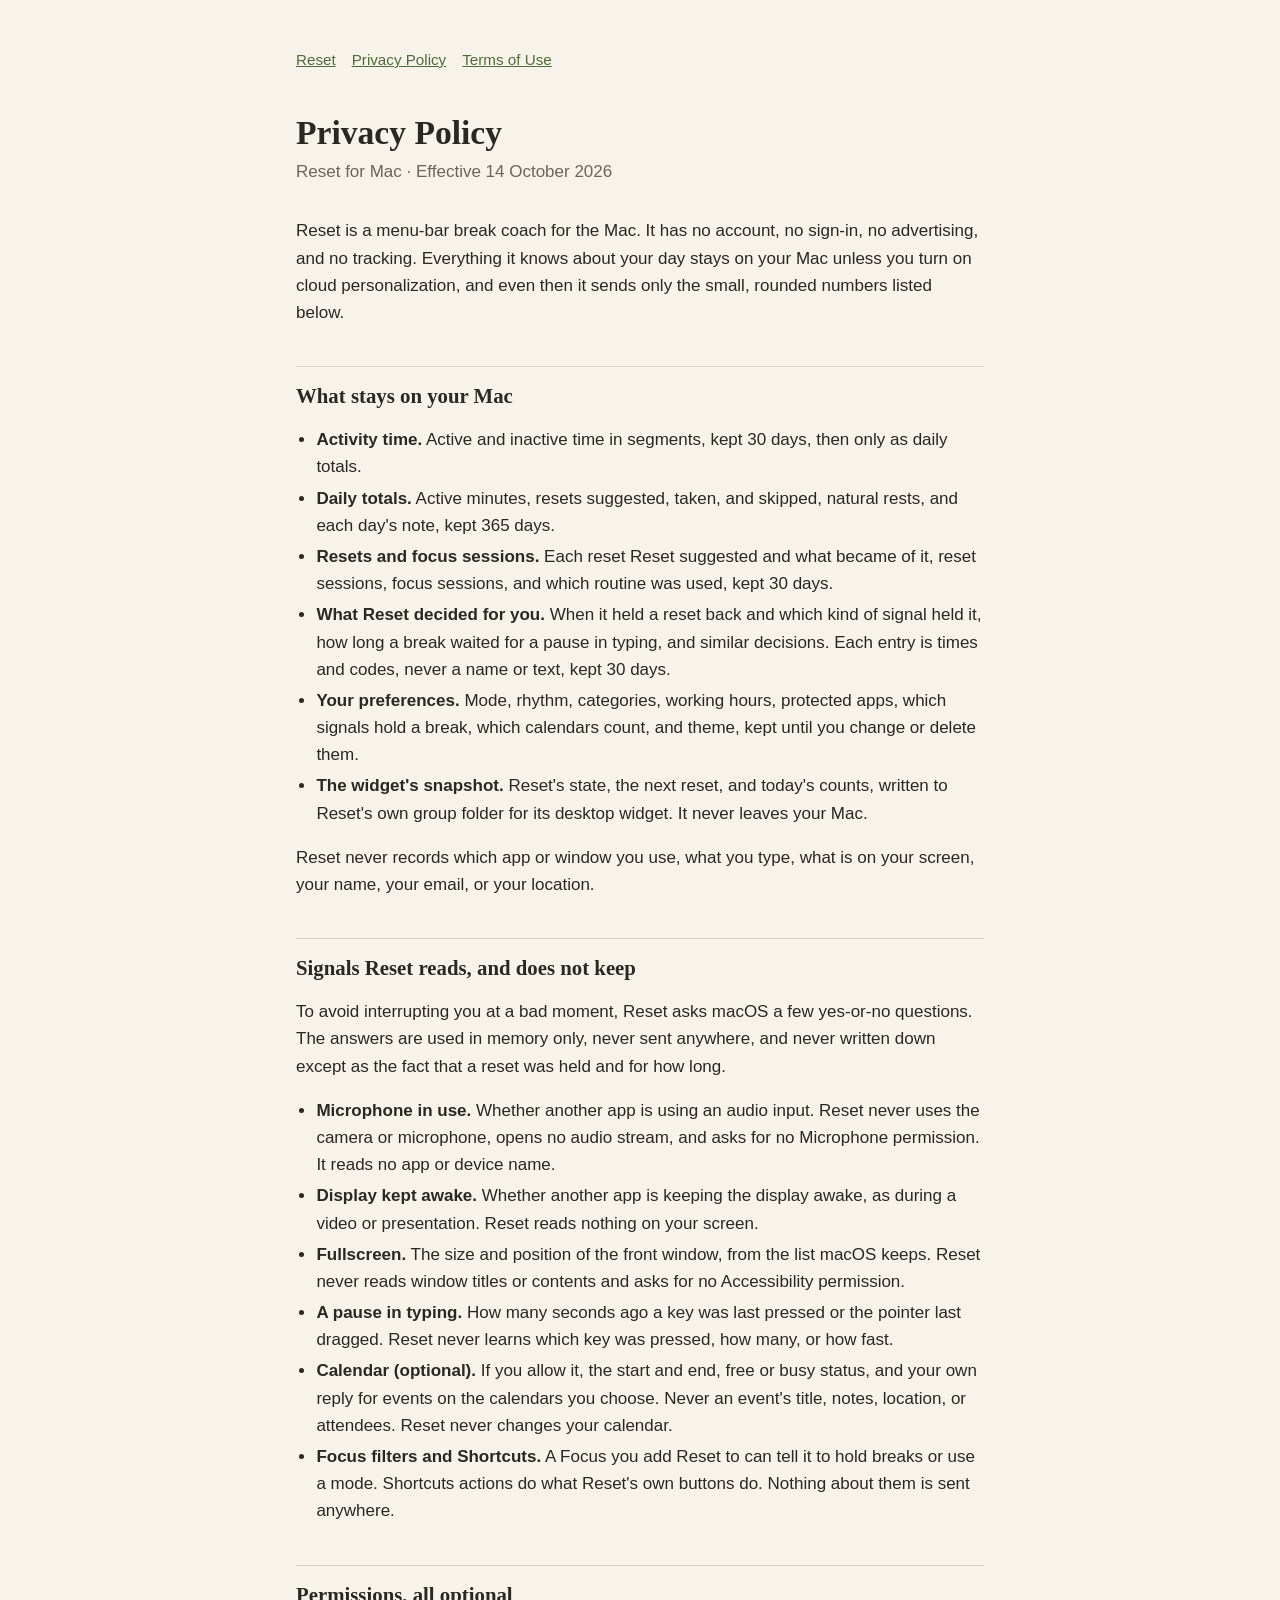
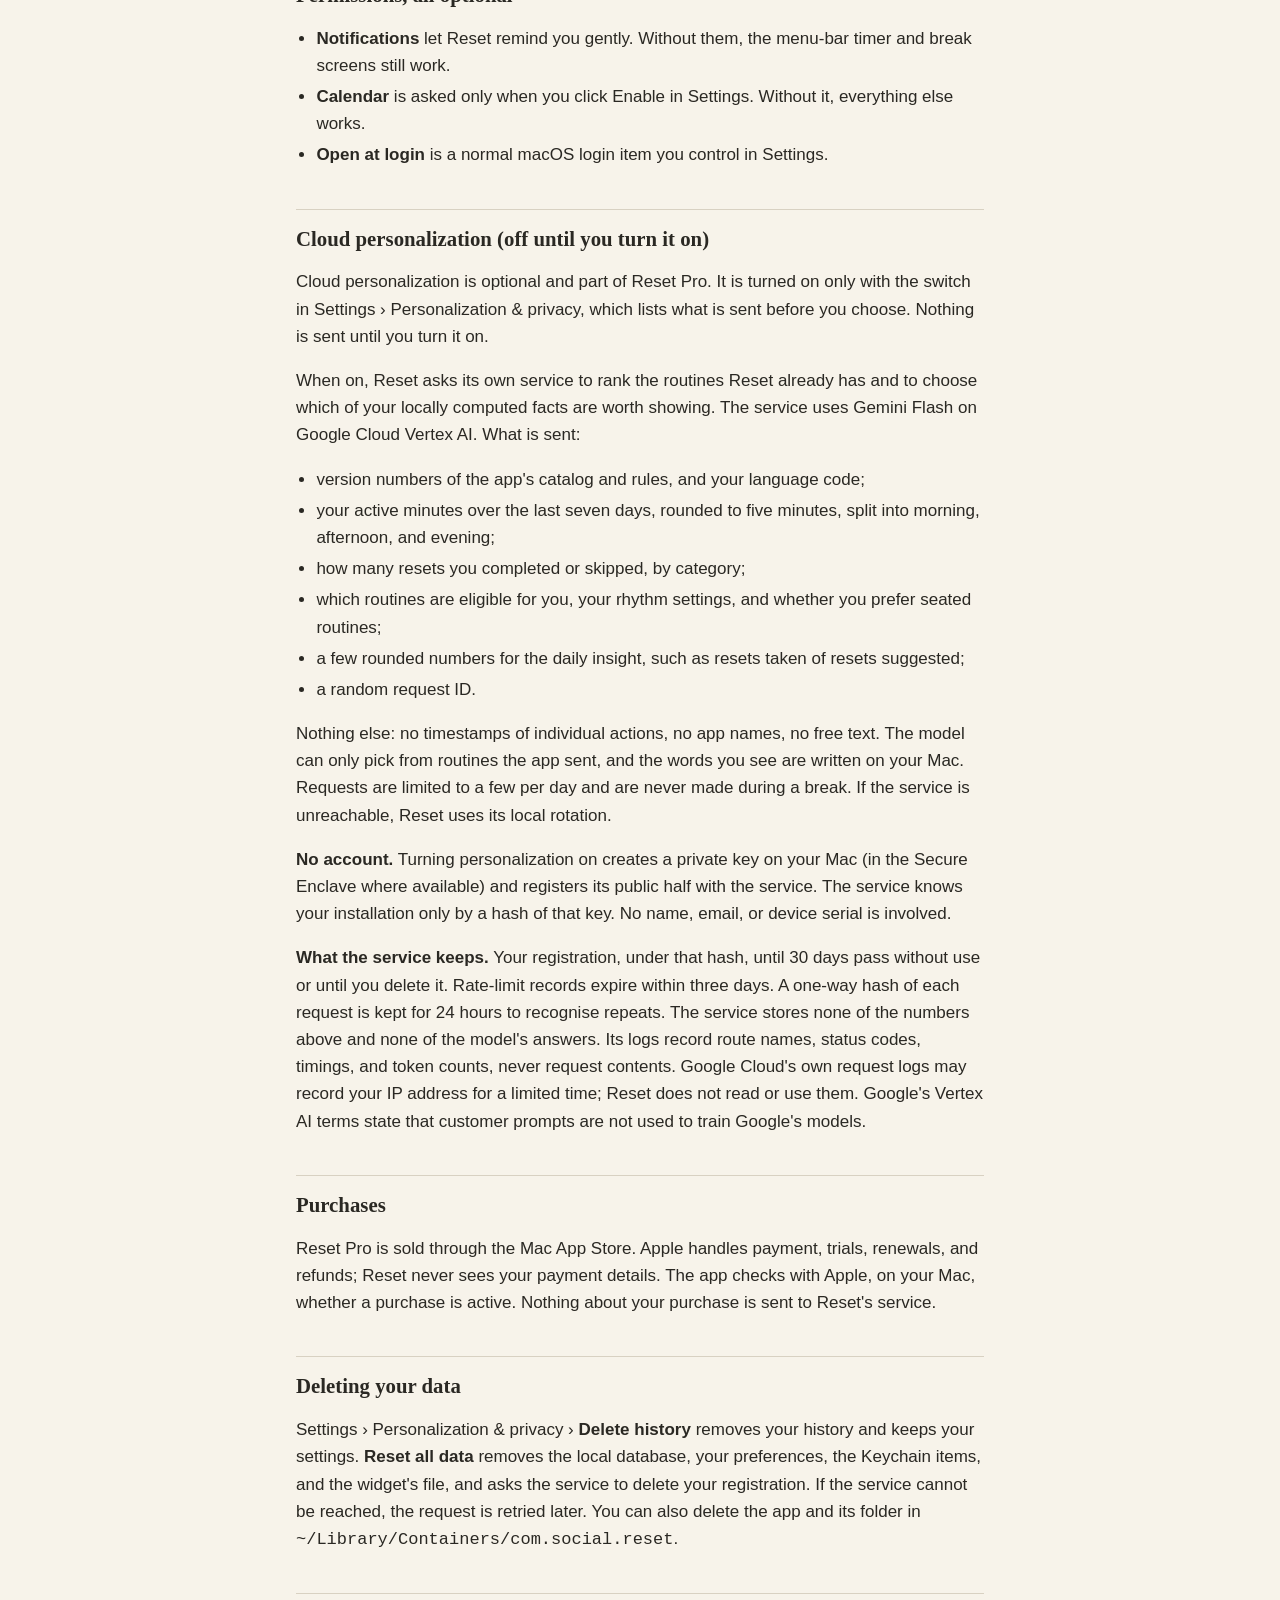
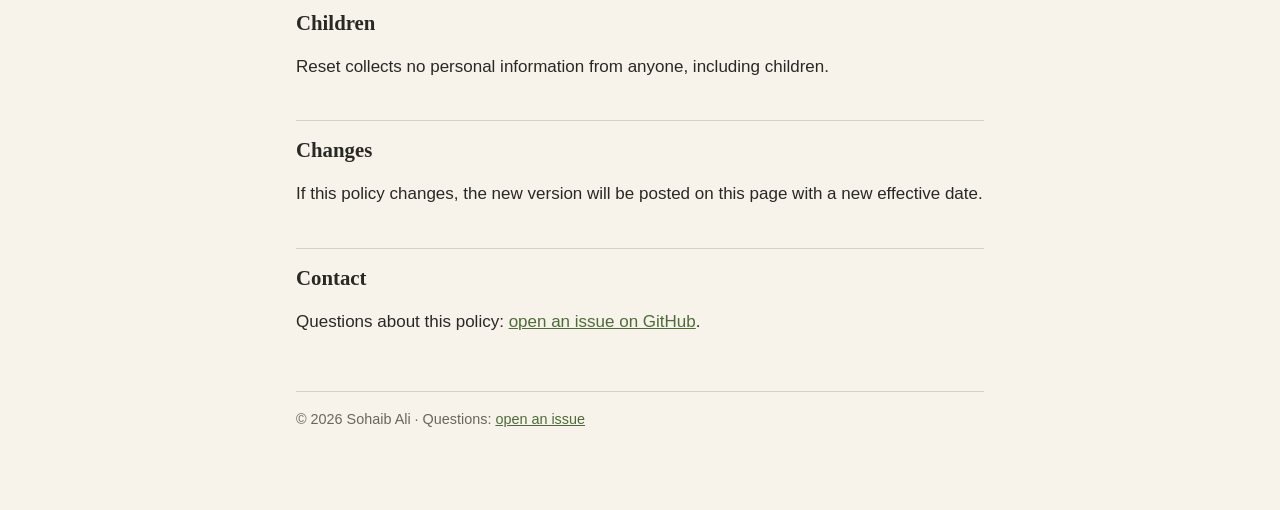
==== privacy.html @ bdb9f6f9 "Add privacy policy" ====
<!doctype html><html lang="en"><head>
<meta charset="utf-8">
<meta name="viewport" content="width=device-width, initial-scale=1">
<style>
:root{--paper:#f7f3ea;--ink:#2a2823;--muted:#6b665c;--rule:#d8d1c2;--moss:#4f6b3a}
@media (prefers-color-scheme:dark){:root{--paper:#1d1c19;--ink:#ece6d8;--muted:#a59f92;--rule:#3a3730;--moss:#9cb784}}
*{box-sizing:border-box}
body{margin:0;background:var(--paper);color:var(--ink);font:17px/1.6 -apple-system,BlinkMacSystemFont,"Helvetica Neue",Arial,sans-serif}
main{max-width:720px;margin:0 auto;padding:48px 16px 80px}
h1,h2{font-family:"New York",ui-serif,Georgia,serif;font-weight:600;line-height:1.25}
h1{font-size:2.1rem;margin:0 0 4px}
h2{font-size:1.3rem;margin:40px 0 8px;padding-top:16px;border-top:1px solid var(--rule)}
a{color:var(--moss)}
.meta{color:var(--muted);margin:0 0 32px}
nav{font-size:.95rem;margin-bottom:40px}
nav a{margin-right:16px}
ul{padding-left:1.2em}
li{margin:4px 0}
footer{margin-top:56px;padding-top:16px;border-top:1px solid var(--rule);color:var(--muted);font-size:.9rem}
</style>
<title>Reset Privacy Policy</title></head><body><main>
<nav><a href="./">Reset</a><a href="privacy.html">Privacy Policy</a><a href="terms.html">Terms of Use</a></nav>
<h1>Privacy Policy</h1>
<p class="meta">Reset for Mac · Effective 14 October 2026</p>

<p>Reset is a menu-bar break coach for the Mac. It has no account, no sign-in, no advertising, and no tracking. Everything it knows about your day stays on your Mac unless you turn on cloud personalization, and even then it sends only the small, rounded numbers listed below.</p>

<h2>What stays on your Mac</h2>
<ul>
<li><strong>Activity time.</strong> Active and inactive time in segments, kept 30 days, then only as daily totals.</li>
<li><strong>Daily totals.</strong> Active minutes, resets suggested, taken, and skipped, natural rests, and each day's note, kept 365 days.</li>
<li><strong>Resets and focus sessions.</strong> Each reset Reset suggested and what became of it, reset sessions, focus sessions, and which routine was used, kept 30 days.</li>
<li><strong>What Reset decided for you.</strong> When it held a reset back and which kind of signal held it, how long a break waited for a pause in typing, and similar decisions. Each entry is times and codes, never a name or text, kept 30 days.</li>
<li><strong>Your preferences.</strong> Mode, rhythm, categories, working hours, protected apps, which signals hold a break, which calendars count, and theme, kept until you change or delete them.</li>
<li><strong>The widget's snapshot.</strong> Reset's state, the next reset, and today's counts, written to Reset's own group folder for its desktop widget. It never leaves your Mac.</li>
</ul>
<p>Reset never records which app or window you use, what you type, what is on your screen, your name, your email, or your location.</p>

<h2>Signals Reset reads, and does not keep</h2>
<p>To avoid interrupting you at a bad moment, Reset asks macOS a few yes-or-no questions. The answers are used in memory only, never sent anywhere, and never written down except as the fact that a reset was held and for how long.</p>
<ul>
<li><strong>Microphone in use.</strong> Whether another app is using an audio input. Reset never uses the camera or microphone, opens no audio stream, and asks for no Microphone permission. It reads no app or device name.</li>
<li><strong>Display kept awake.</strong> Whether another app is keeping the display awake, as during a video or presentation. Reset reads nothing on your screen.</li>
<li><strong>Fullscreen.</strong> The size and position of the front window, from the list macOS keeps. Reset never reads window titles or contents and asks for no Accessibility permission.</li>
<li><strong>A pause in typing.</strong> How many seconds ago a key was last pressed or the pointer last dragged. Reset never learns which key was pressed, how many, or how fast.</li>
<li><strong>Calendar (optional).</strong> If you allow it, the start and end, free or busy status, and your own reply for events on the calendars you choose. Never an event's title, notes, location, or attendees. Reset never changes your calendar.</li>
<li><strong>Focus filters and Shortcuts.</strong> A Focus you add Reset to can tell it to hold breaks or use a mode. Shortcuts actions do what Reset's own buttons do. Nothing about them is sent anywhere.</li>
</ul>

<h2>Permissions, all optional</h2>
<ul>
<li><strong>Notifications</strong> let Reset remind you gently. Without them, the menu-bar timer and break screens still work.</li>
<li><strong>Calendar</strong> is asked only when you click Enable in Settings. Without it, everything else works.</li>
<li><strong>Open at login</strong> is a normal macOS login item you control in Settings.</li>
</ul>

<h2>Cloud personalization (off until you turn it on)</h2>
<p>Cloud personalization is optional and part of Reset Pro. It is turned on only with the switch in Settings › Personalization &amp; privacy, which lists what is sent before you choose. Nothing is sent until you turn it on.</p>
<p>When on, Reset asks its own service to rank the routines Reset already has and to choose which of your locally computed facts are worth showing. The service uses Gemini Flash on Google Cloud Vertex AI. What is sent:</p>
<ul>
<li>version numbers of the app's catalog and rules, and your language code;</li>
<li>your active minutes over the last seven days, rounded to five minutes, split into morning, afternoon, and evening;</li>
<li>how many resets you completed or skipped, by category;</li>
<li>which routines are eligible for you, your rhythm settings, and whether you prefer seated routines;</li>
<li>a few rounded numbers for the daily insight, such as resets taken of resets suggested;</li>
<li>a random request ID.</li>
</ul>
<p>Nothing else: no timestamps of individual actions, no app names, no free text. The model can only pick from routines the app sent, and the words you see are written on your Mac. Requests are limited to a few per day and are never made during a break. If the service is unreachable, Reset uses its local rotation.</p>
<p><strong>No account.</strong> Turning personalization on creates a private key on your Mac (in the Secure Enclave where available) and registers its public half with the service. The service knows your installation only by a hash of that key. No name, email, or device serial is involved.</p>
<p><strong>What the service keeps.</strong> Your registration, under that hash, until 30 days pass without use or until you delete it. Rate-limit records expire within three days. A one-way hash of each request is kept for 24 hours to recognise repeats. The service stores none of the numbers above and none of the model's answers. Its logs record route names, status codes, timings, and token counts, never request contents. Google Cloud's own request logs may record your IP address for a limited time; Reset does not read or use them. Google's Vertex AI terms state that customer prompts are not used to train Google's models.</p>

<h2>Purchases</h2>
<p>Reset Pro is sold through the Mac App Store. Apple handles payment, trials, renewals, and refunds; Reset never sees your payment details. The app checks with Apple, on your Mac, whether a purchase is active. Nothing about your purchase is sent to Reset's service.</p>

<h2>Deleting your data</h2>
<p>Settings › Personalization &amp; privacy › <strong>Delete history</strong> removes your history and keeps your settings. <strong>Reset all data</strong> removes the local database, your preferences, the Keychain items, and the widget's file, and asks the service to delete your registration. If the service cannot be reached, the request is retried later. You can also delete the app and its folder in <code>~/Library/Containers/com.social.reset</code>.</p>

<h2>Children</h2>
<p>Reset collects no personal information from anyone, including children.</p>

<h2>Changes</h2>
<p>If this policy changes, the new version will be posted on this page with a new effective date.</p>

<h2>Contact</h2>
<p>Questions about this policy: <a href="https://github.com/sohaibiii/reset-timer-mac-links/issues">open an issue on GitHub</a>.</p>
<footer>© 2026 Sohaib Ali · Questions: <a href="https://github.com/sohaibiii/reset-timer-mac-links/issues">open an issue</a></footer></main></body></html>
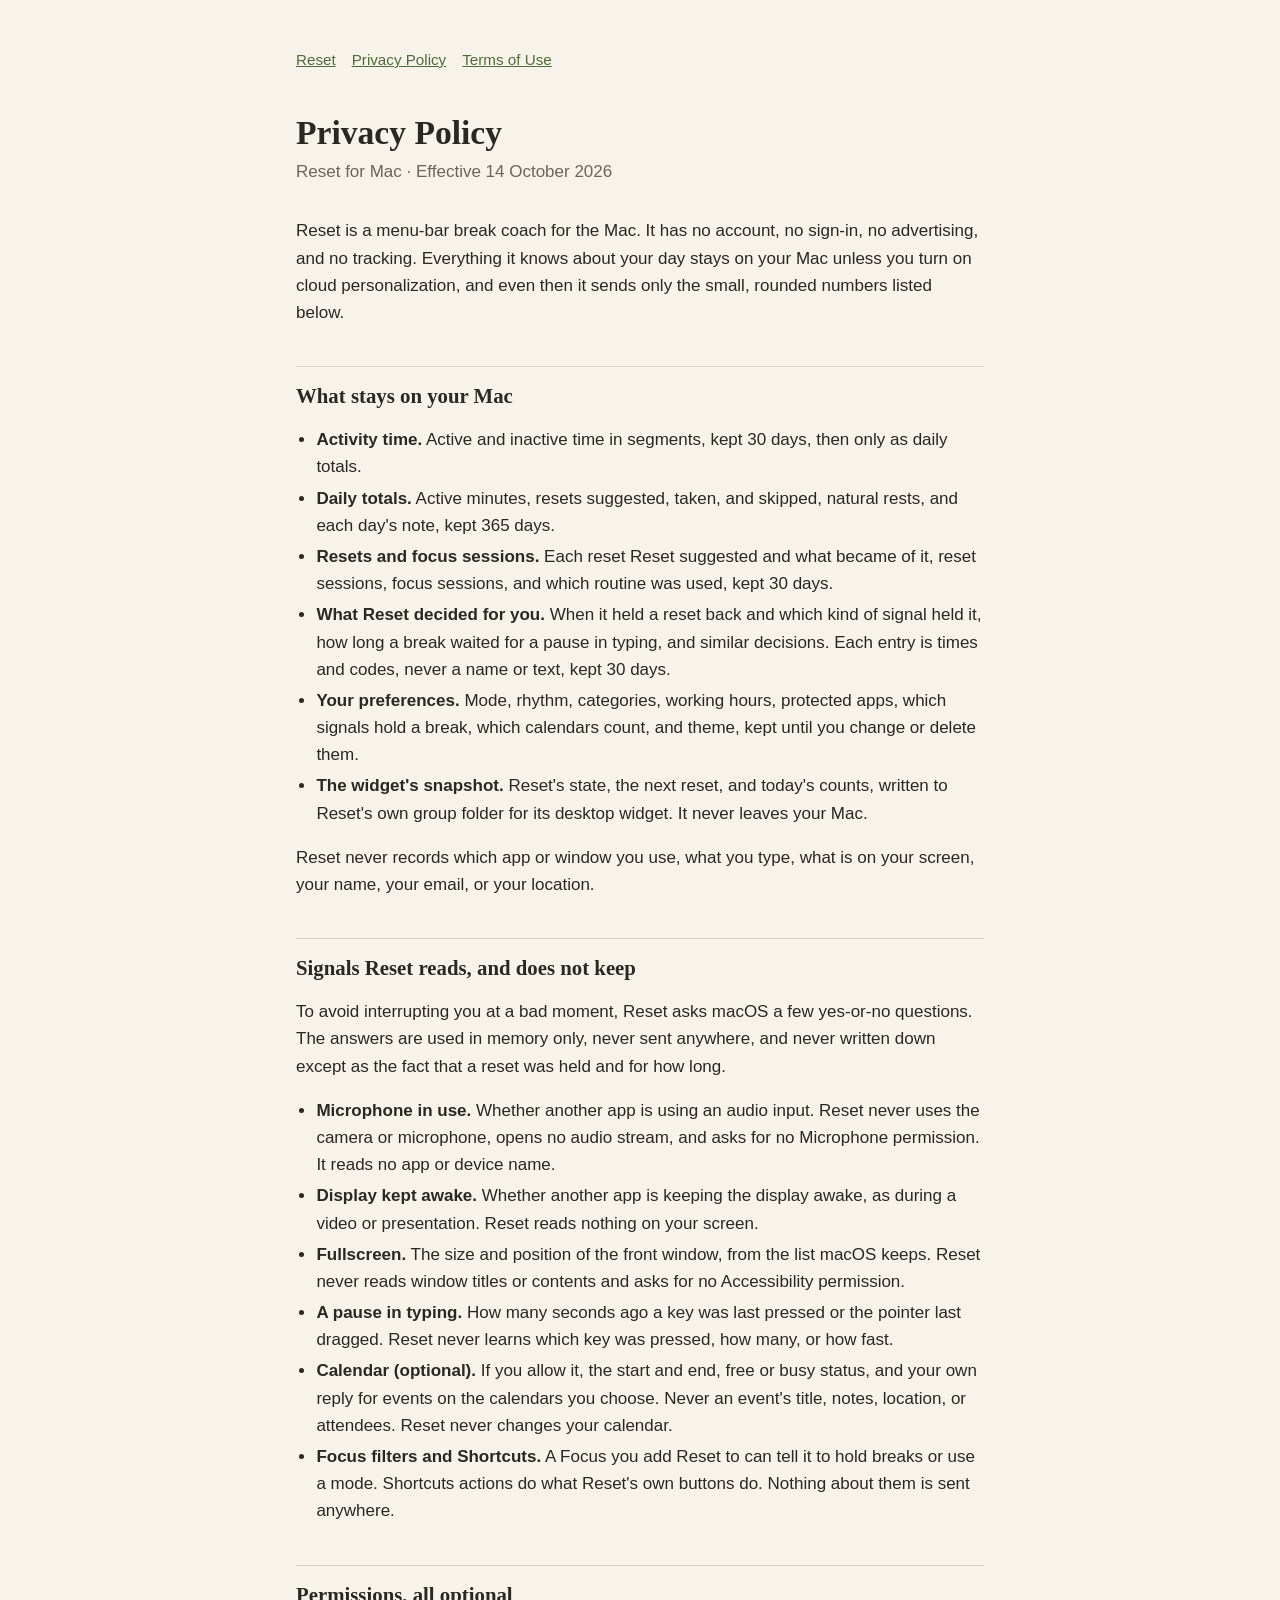
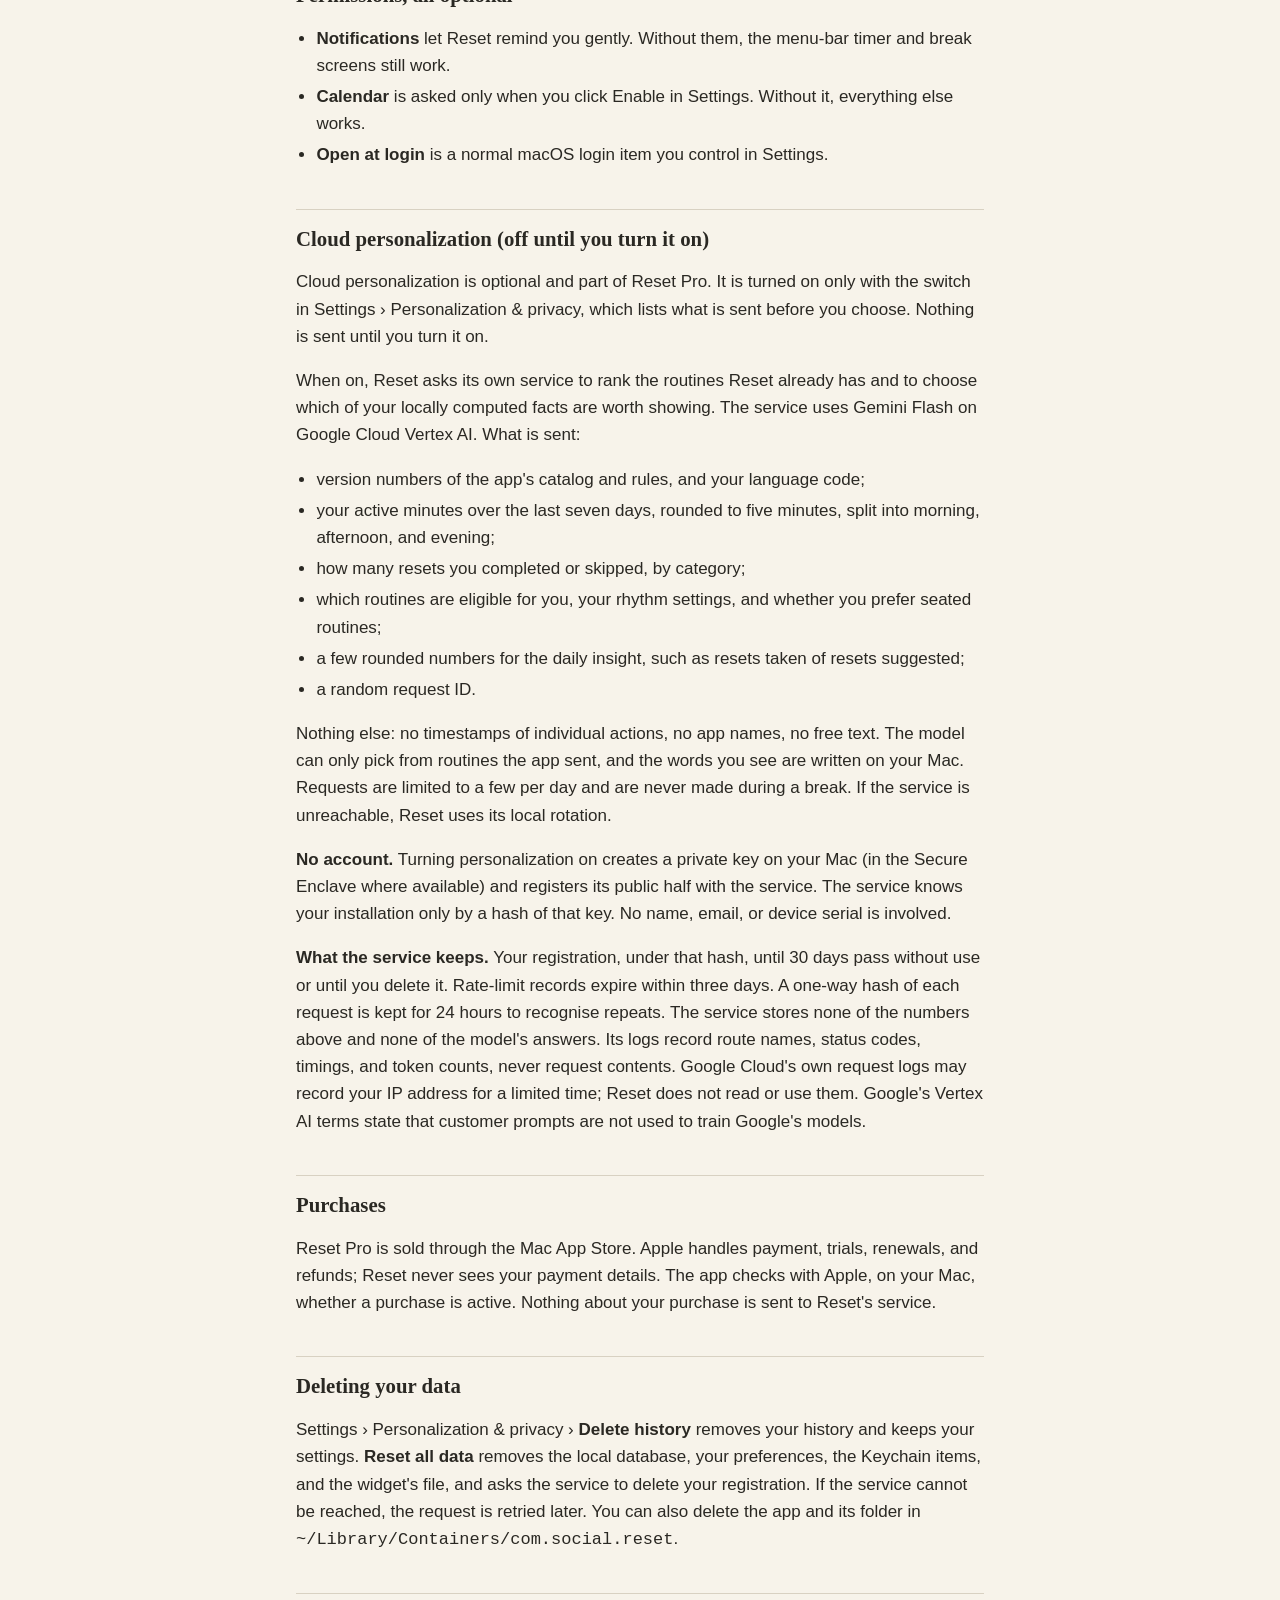
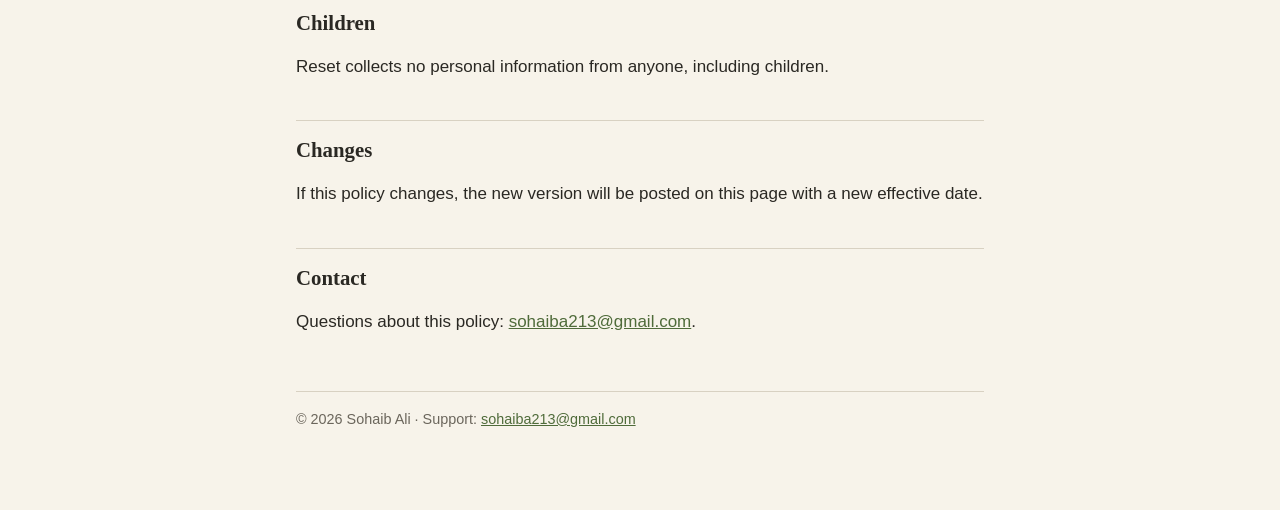
==== commit 8feeea1f: "Update contact information and support links" ====
--- a/privacy.html
+++ b/privacy.html
@@ -82,5 +82,5 @@
 <p>If this policy changes, the new version will be posted on this page with a new effective date.</p>
 
 <h2>Contact</h2>
-<p>Questions about this policy: <a href="https://github.com/sohaibiii/reset-timer-mac-links/issues">open an issue on GitHub</a>.</p>
-<footer>© 2026 Sohaib Ali · Questions: <a href="https://github.com/sohaibiii/reset-timer-mac-links/issues">open an issue</a></footer></main></body></html>
+<p>Questions about this policy: <a href="mailto:sohaiba213@gmail.com">sohaiba213@gmail.com</a>.</p>
+<footer>© 2026 Sohaib Ali · Support: <a href="mailto:sohaiba213@gmail.com">sohaiba213@gmail.com</a></footer></main></body></html>
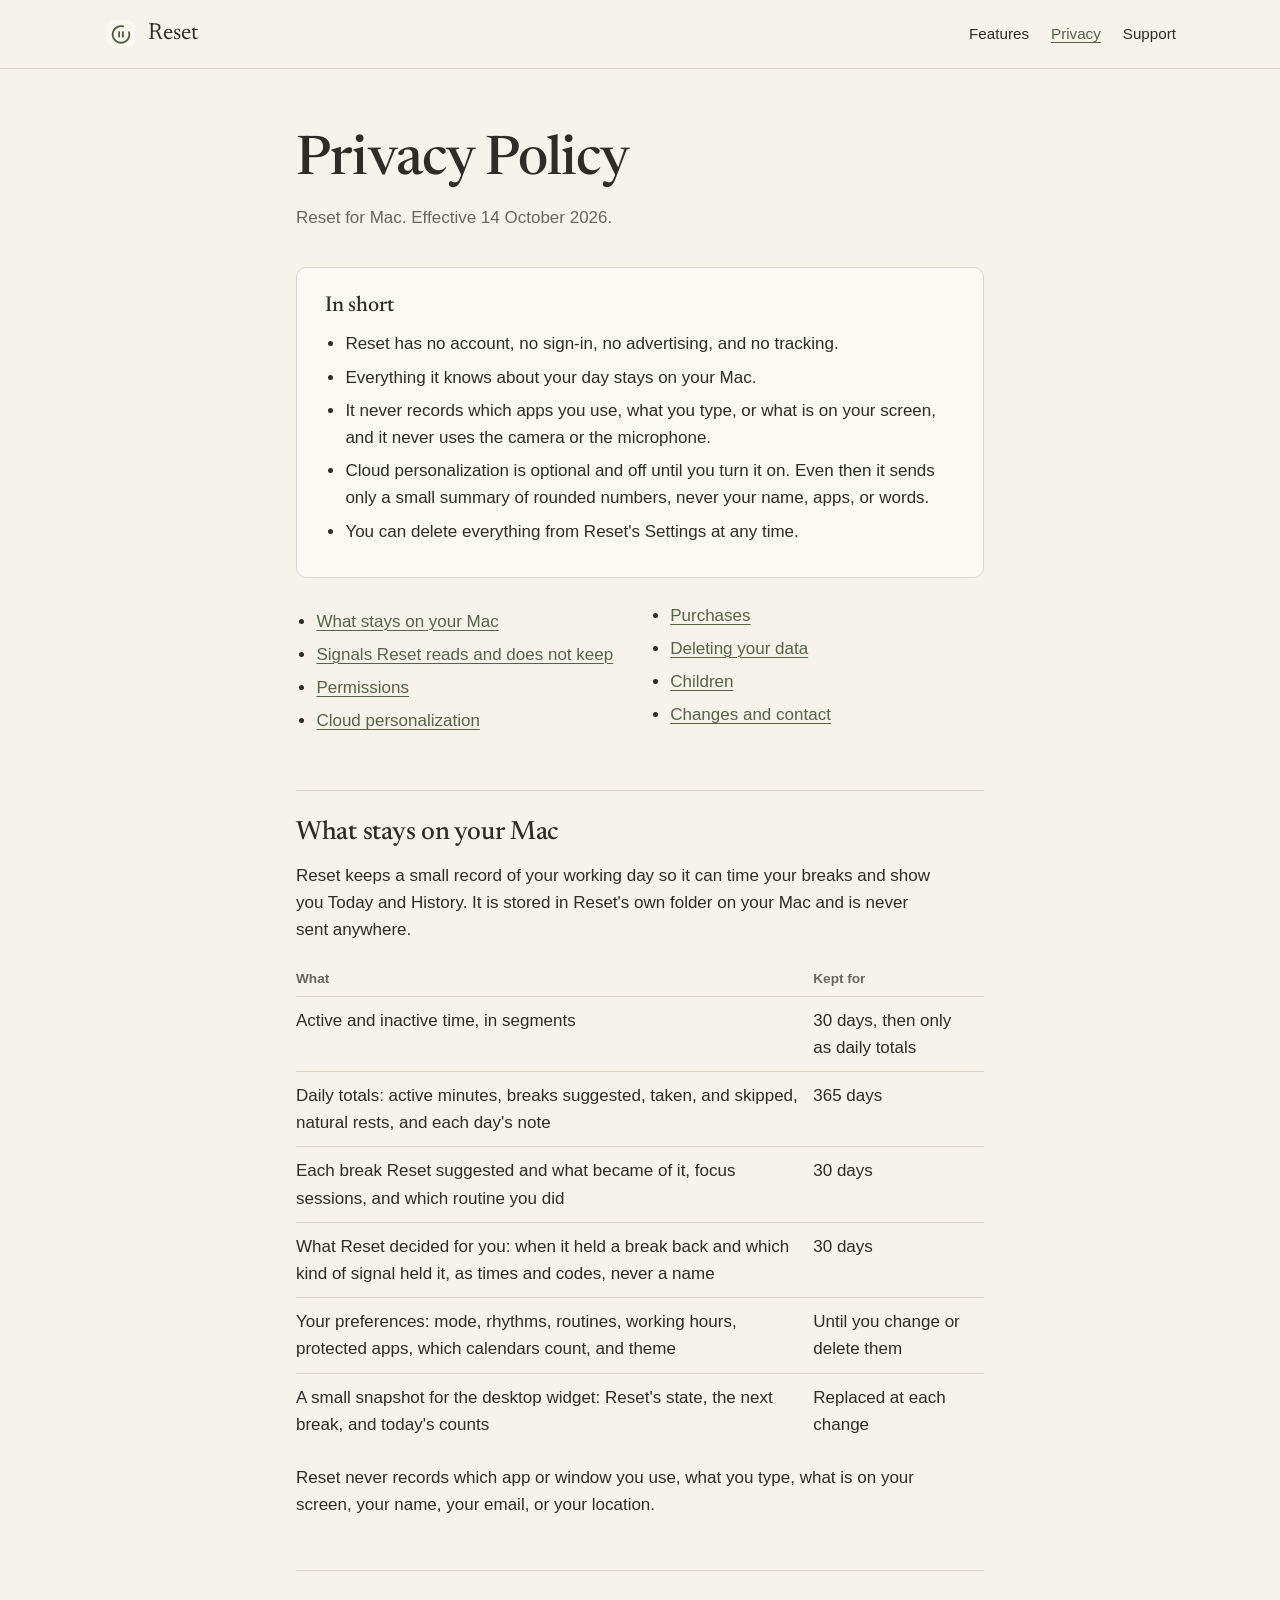
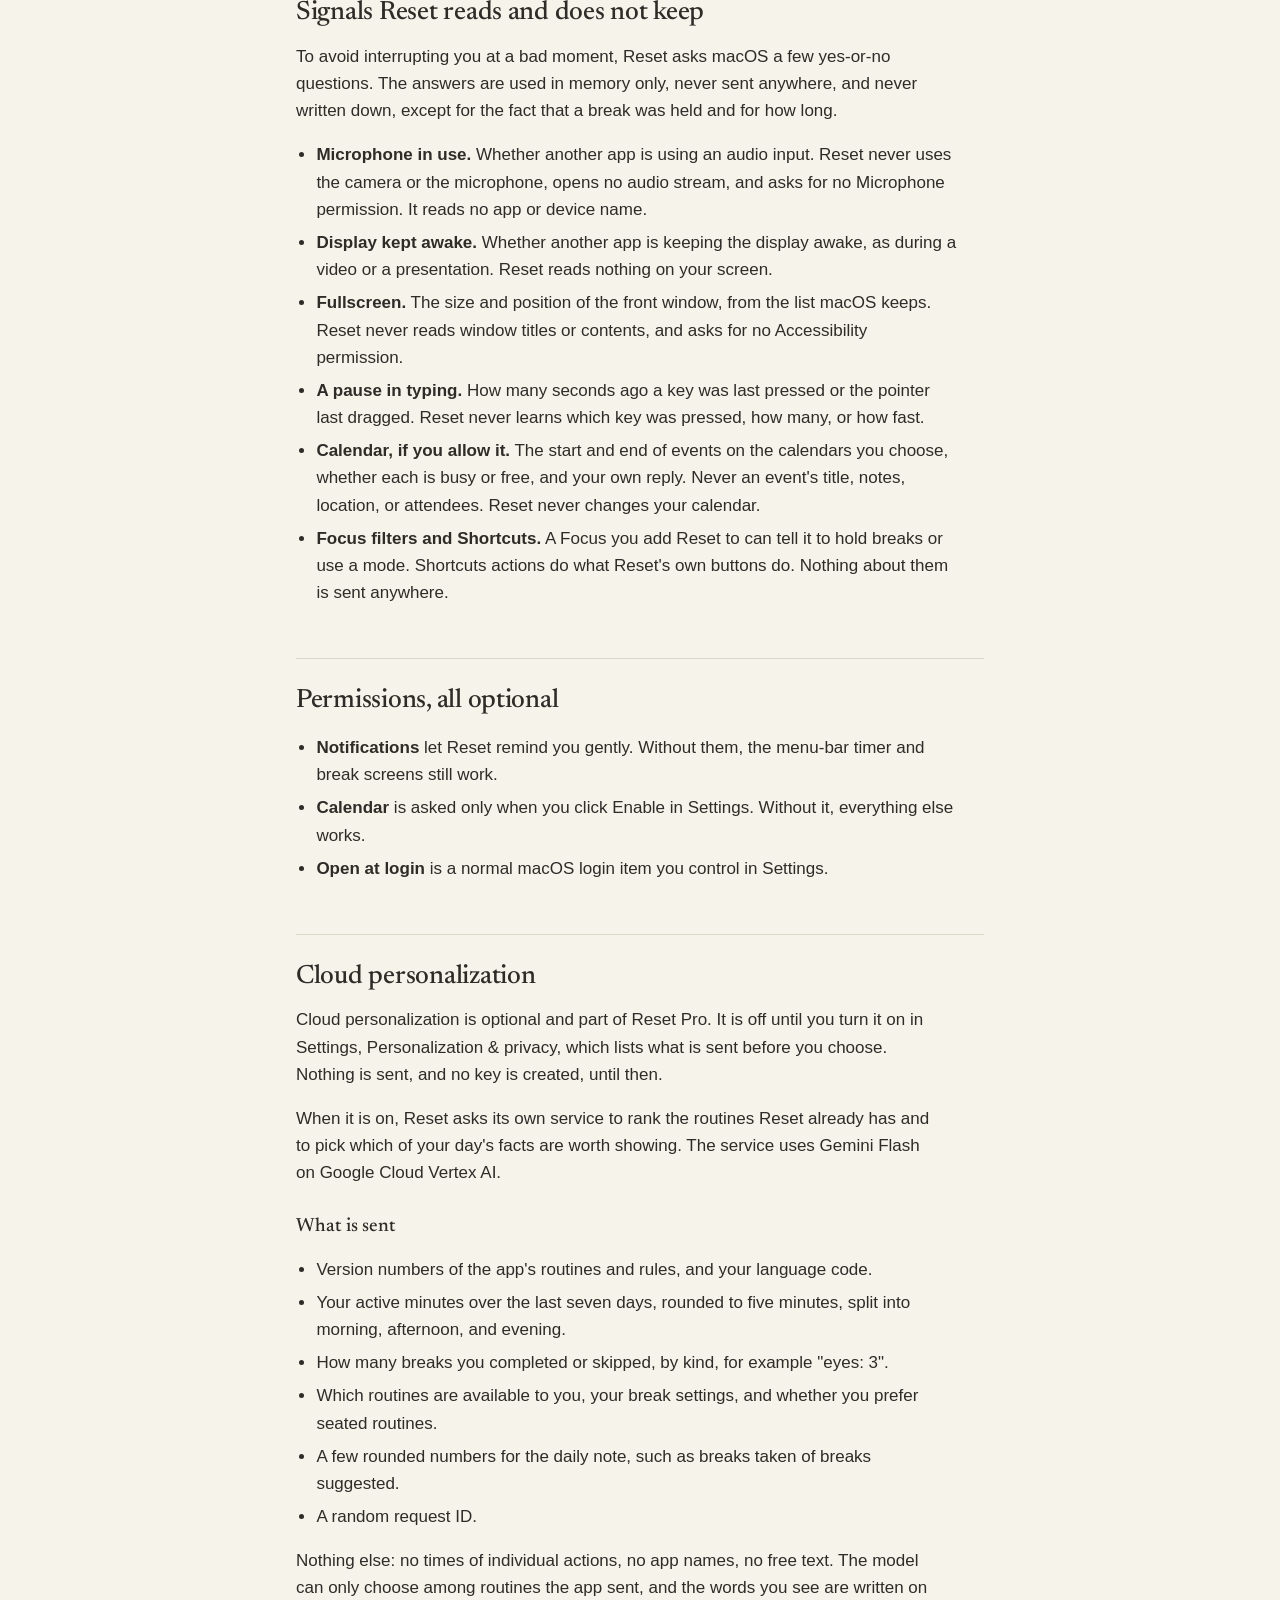
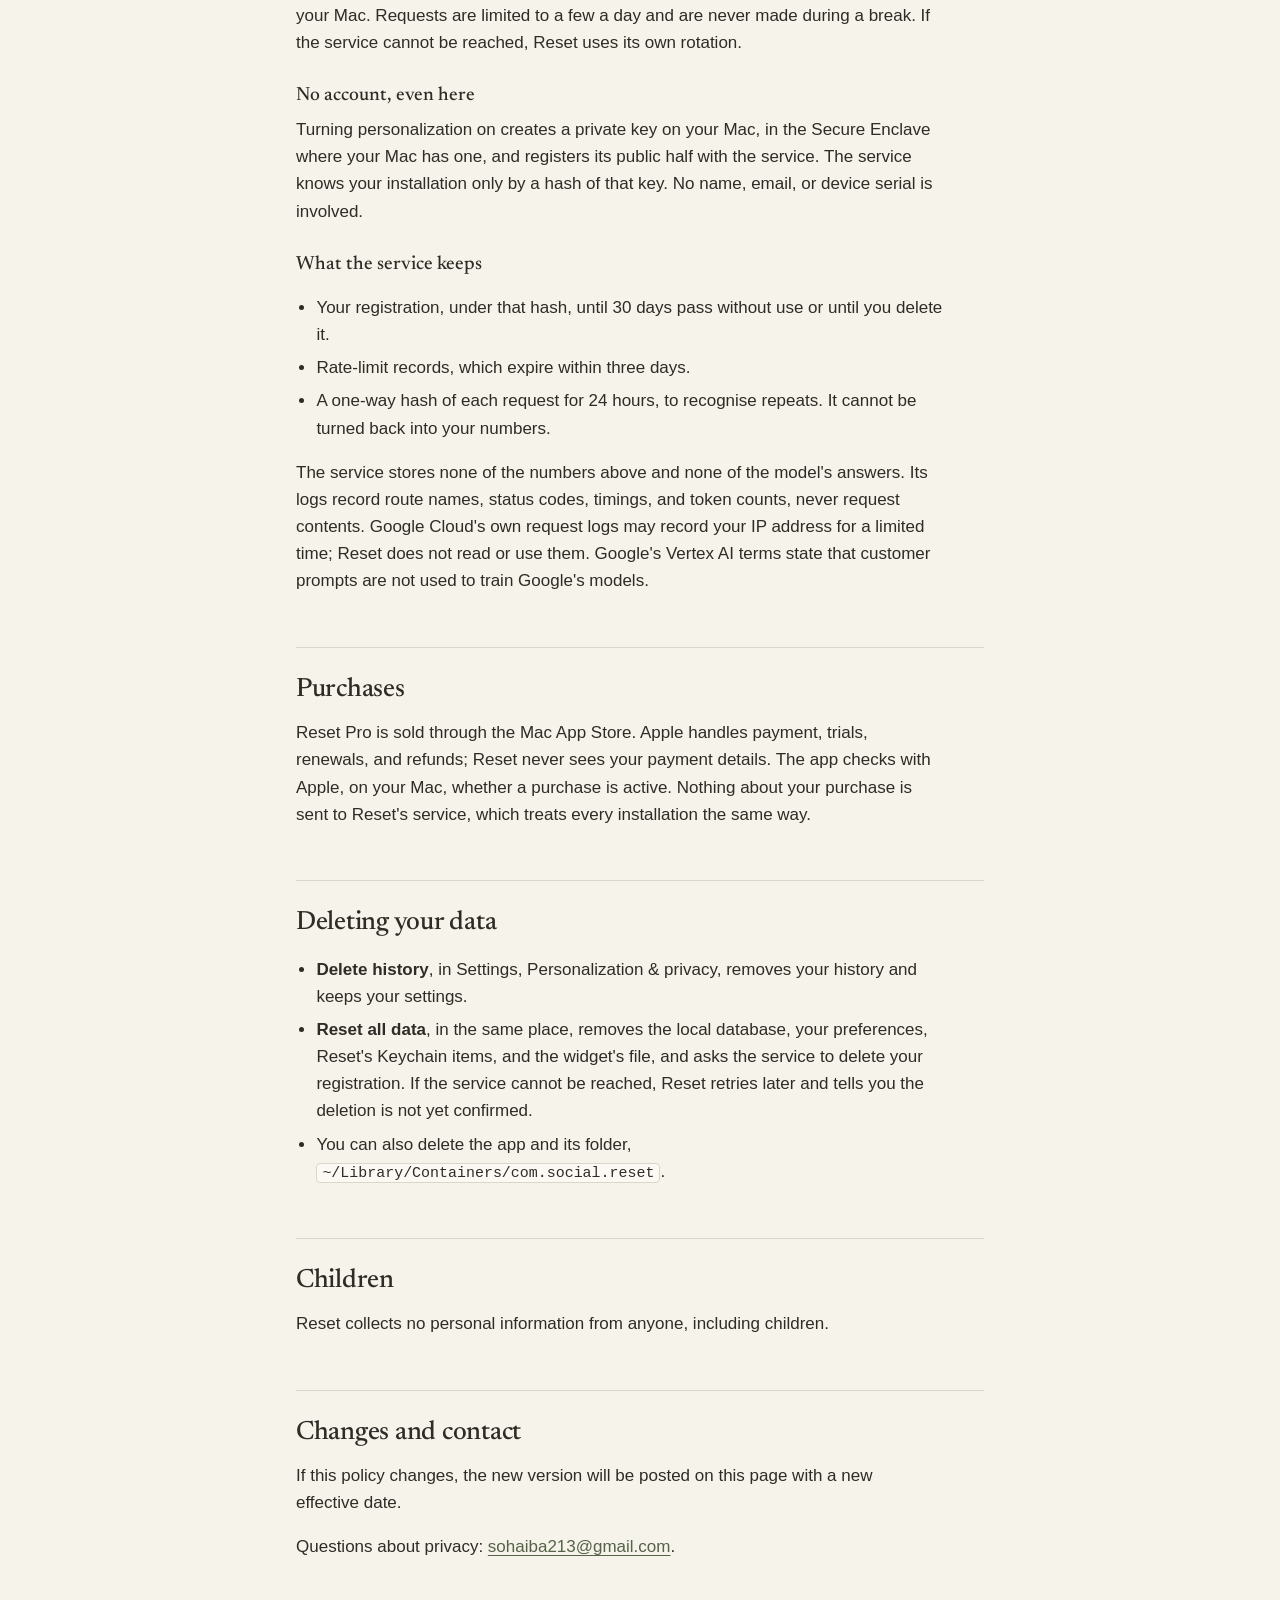
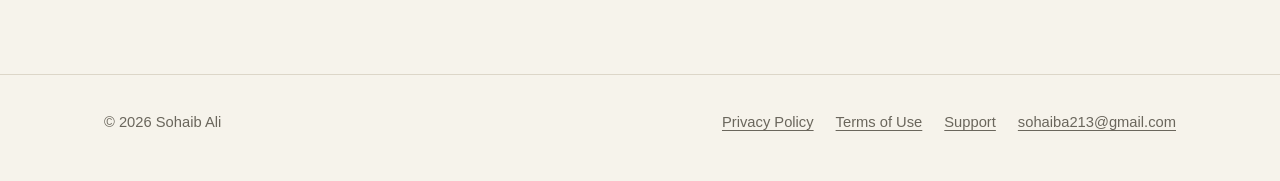
==== commit 2d2c2f41: "Redesign the site: marketing home, privacy, support, and terms" ====
--- a/privacy.html
+++ b/privacy.html
@@ -1,86 +1,141 @@
-<!doctype html><html lang="en"><head>
+<!doctype html>
+<html lang="en">
+<head>
 <meta charset="utf-8">
 <meta name="viewport" content="width=device-width, initial-scale=1">
-<style>
-:root{--paper:#f7f3ea;--ink:#2a2823;--muted:#6b665c;--rule:#d8d1c2;--moss:#4f6b3a}
-@media (prefers-color-scheme:dark){:root{--paper:#1d1c19;--ink:#ece6d8;--muted:#a59f92;--rule:#3a3730;--moss:#9cb784}}
-*{box-sizing:border-box}
-body{margin:0;background:var(--paper);color:var(--ink);font:17px/1.6 -apple-system,BlinkMacSystemFont,"Helvetica Neue",Arial,sans-serif}
-main{max-width:720px;margin:0 auto;padding:48px 16px 80px}
-h1,h2{font-family:"New York",ui-serif,Georgia,serif;font-weight:600;line-height:1.25}
-h1{font-size:2.1rem;margin:0 0 4px}
-h2{font-size:1.3rem;margin:40px 0 8px;padding-top:16px;border-top:1px solid var(--rule)}
-a{color:var(--moss)}
-.meta{color:var(--muted);margin:0 0 32px}
-nav{font-size:.95rem;margin-bottom:40px}
-nav a{margin-right:16px}
-ul{padding-left:1.2em}
-li{margin:4px 0}
-footer{margin-top:56px;padding-top:16px;border-top:1px solid var(--rule);color:var(--muted);font-size:.9rem}
-</style>
-<title>Reset Privacy Policy</title></head><body><main>
-<nav><a href="./">Reset</a><a href="privacy.html">Privacy Policy</a><a href="terms.html">Terms of Use</a></nav>
-<h1>Privacy Policy</h1>
-<p class="meta">Reset for Mac · Effective 14 October 2026</p>
+<title>Reset Privacy Policy</title>
+<meta name="description" content="How Reset for Mac handles your data: everything stays on your Mac, no account, no tracking, and optional cloud personalization that sends only rounded numbers.">
+<meta name="theme-color" content="#F6F3EB">
+<link rel="icon" href="img/favicon.png">
+<link rel="preconnect" href="https://fonts.googleapis.com">
+<link rel="preconnect" href="https://fonts.gstatic.com" crossorigin>
+<link href="https://fonts.googleapis.com/css2?family=Newsreader:opsz,wght@6..72,400;6..72,500&display=swap" rel="stylesheet">
+<link rel="stylesheet" href="site.css">
+</head>
+<body>
+<header class="site-head">
+  <div class="wrap">
+    <a class="brand" href="./"><img src="img/icon.png" alt="" width="34" height="34"><span>Reset</span></a>
+    <nav class="site-nav" aria-label="Site">
+      <a href="./#features">Features</a>
+      <a href="privacy.html" aria-current="page">Privacy</a>
+      <a href="support.html">Support</a>
+    </nav>
+  </div>
+</header>
 
-<p>Reset is a menu-bar break coach for the Mac. It has no account, no sign-in, no advertising, and no tracking. Everything it knows about your day stays on your Mac unless you turn on cloud personalization, and even then it sends only the small, rounded numbers listed below.</p>
+<main class="doc">
+  <div class="wrap narrow">
+    <h1>Privacy Policy</h1>
+    <p class="updated">Reset for Mac. Effective 14 October 2026.</p>
 
-<h2>What stays on your Mac</h2>
-<ul>
-<li><strong>Activity time.</strong> Active and inactive time in segments, kept 30 days, then only as daily totals.</li>
-<li><strong>Daily totals.</strong> Active minutes, resets suggested, taken, and skipped, natural rests, and each day's note, kept 365 days.</li>
-<li><strong>Resets and focus sessions.</strong> Each reset Reset suggested and what became of it, reset sessions, focus sessions, and which routine was used, kept 30 days.</li>
-<li><strong>What Reset decided for you.</strong> When it held a reset back and which kind of signal held it, how long a break waited for a pause in typing, and similar decisions. Each entry is times and codes, never a name or text, kept 30 days.</li>
-<li><strong>Your preferences.</strong> Mode, rhythm, categories, working hours, protected apps, which signals hold a break, which calendars count, and theme, kept until you change or delete them.</li>
-<li><strong>The widget's snapshot.</strong> Reset's state, the next reset, and today's counts, written to Reset's own group folder for its desktop widget. It never leaves your Mac.</li>
-</ul>
-<p>Reset never records which app or window you use, what you type, what is on your screen, your name, your email, or your location.</p>
+    <div class="summary">
+      <h2>In short</h2>
+      <ul>
+        <li>Reset has no account, no sign-in, no advertising, and no tracking.</li>
+        <li>Everything it knows about your day stays on your Mac.</li>
+        <li>It never records which apps you use, what you type, or what is on your screen, and it never uses the camera or the microphone.</li>
+        <li>Cloud personalization is optional and off until you turn it on. Even then it sends only a small summary of rounded numbers, never your name, apps, or words.</li>
+        <li>You can delete everything from Reset's Settings at any time.</li>
+      </ul>
+    </div>
 
-<h2>Signals Reset reads, and does not keep</h2>
-<p>To avoid interrupting you at a bad moment, Reset asks macOS a few yes-or-no questions. The answers are used in memory only, never sent anywhere, and never written down except as the fact that a reset was held and for how long.</p>
-<ul>
-<li><strong>Microphone in use.</strong> Whether another app is using an audio input. Reset never uses the camera or microphone, opens no audio stream, and asks for no Microphone permission. It reads no app or device name.</li>
-<li><strong>Display kept awake.</strong> Whether another app is keeping the display awake, as during a video or presentation. Reset reads nothing on your screen.</li>
-<li><strong>Fullscreen.</strong> The size and position of the front window, from the list macOS keeps. Reset never reads window titles or contents and asks for no Accessibility permission.</li>
-<li><strong>A pause in typing.</strong> How many seconds ago a key was last pressed or the pointer last dragged. Reset never learns which key was pressed, how many, or how fast.</li>
-<li><strong>Calendar (optional).</strong> If you allow it, the start and end, free or busy status, and your own reply for events on the calendars you choose. Never an event's title, notes, location, or attendees. Reset never changes your calendar.</li>
-<li><strong>Focus filters and Shortcuts.</strong> A Focus you add Reset to can tell it to hold breaks or use a mode. Shortcuts actions do what Reset's own buttons do. Nothing about them is sent anywhere.</li>
-</ul>
+    <ul class="toc">
+      <li><a href="#on-your-mac">What stays on your Mac</a></li>
+      <li><a href="#signals">Signals Reset reads and does not keep</a></li>
+      <li><a href="#permissions">Permissions</a></li>
+      <li><a href="#cloud">Cloud personalization</a></li>
+      <li><a href="#purchases">Purchases</a></li>
+      <li><a href="#deleting">Deleting your data</a></li>
+      <li><a href="#children">Children</a></li>
+      <li><a href="#contact">Changes and contact</a></li>
+    </ul>
 
-<h2>Permissions, all optional</h2>
-<ul>
-<li><strong>Notifications</strong> let Reset remind you gently. Without them, the menu-bar timer and break screens still work.</li>
-<li><strong>Calendar</strong> is asked only when you click Enable in Settings. Without it, everything else works.</li>
-<li><strong>Open at login</strong> is a normal macOS login item you control in Settings.</li>
-</ul>
+    <h2 id="on-your-mac">What stays on your Mac</h2>
+    <p>Reset keeps a small record of your working day so it can time your breaks and show you Today and History. It is stored in Reset's own folder on your Mac and is never sent anywhere.</p>
+    <table class="sent">
+      <thead><tr><th scope="col">What</th><th scope="col">Kept for</th></tr></thead>
+      <tbody>
+        <tr><td>Active and inactive time, in segments</td><td>30 days, then only as daily totals</td></tr>
+        <tr><td>Daily totals: active minutes, breaks suggested, taken, and skipped, natural rests, and each day's note</td><td>365 days</td></tr>
+        <tr><td>Each break Reset suggested and what became of it, focus sessions, and which routine you did</td><td>30 days</td></tr>
+        <tr><td>What Reset decided for you: when it held a break back and which kind of signal held it, as times and codes, never a name</td><td>30 days</td></tr>
+        <tr><td>Your preferences: mode, rhythms, routines, working hours, protected apps, which calendars count, and theme</td><td>Until you change or delete them</td></tr>
+        <tr><td>A small snapshot for the desktop widget: Reset's state, the next break, and today's counts</td><td>Replaced at each change</td></tr>
+      </tbody>
+    </table>
+    <p>Reset never records which app or window you use, what you type, what is on your screen, your name, your email, or your location.</p>
 
-<h2>Cloud personalization (off until you turn it on)</h2>
-<p>Cloud personalization is optional and part of Reset Pro. It is turned on only with the switch in Settings › Personalization &amp; privacy, which lists what is sent before you choose. Nothing is sent until you turn it on.</p>
-<p>When on, Reset asks its own service to rank the routines Reset already has and to choose which of your locally computed facts are worth showing. The service uses Gemini Flash on Google Cloud Vertex AI. What is sent:</p>
-<ul>
-<li>version numbers of the app's catalog and rules, and your language code;</li>
-<li>your active minutes over the last seven days, rounded to five minutes, split into morning, afternoon, and evening;</li>
-<li>how many resets you completed or skipped, by category;</li>
-<li>which routines are eligible for you, your rhythm settings, and whether you prefer seated routines;</li>
-<li>a few rounded numbers for the daily insight, such as resets taken of resets suggested;</li>
-<li>a random request ID.</li>
-</ul>
-<p>Nothing else: no timestamps of individual actions, no app names, no free text. The model can only pick from routines the app sent, and the words you see are written on your Mac. Requests are limited to a few per day and are never made during a break. If the service is unreachable, Reset uses its local rotation.</p>
-<p><strong>No account.</strong> Turning personalization on creates a private key on your Mac (in the Secure Enclave where available) and registers its public half with the service. The service knows your installation only by a hash of that key. No name, email, or device serial is involved.</p>
-<p><strong>What the service keeps.</strong> Your registration, under that hash, until 30 days pass without use or until you delete it. Rate-limit records expire within three days. A one-way hash of each request is kept for 24 hours to recognise repeats. The service stores none of the numbers above and none of the model's answers. Its logs record route names, status codes, timings, and token counts, never request contents. Google Cloud's own request logs may record your IP address for a limited time; Reset does not read or use them. Google's Vertex AI terms state that customer prompts are not used to train Google's models.</p>
+    <h2 id="signals">Signals Reset reads and does not keep</h2>
+    <p>To avoid interrupting you at a bad moment, Reset asks macOS a few yes-or-no questions. The answers are used in memory only, never sent anywhere, and never written down, except for the fact that a break was held and for how long.</p>
+    <ul>
+      <li><strong>Microphone in use.</strong> Whether another app is using an audio input. Reset never uses the camera or the microphone, opens no audio stream, and asks for no Microphone permission. It reads no app or device name.</li>
+      <li><strong>Display kept awake.</strong> Whether another app is keeping the display awake, as during a video or a presentation. Reset reads nothing on your screen.</li>
+      <li><strong>Fullscreen.</strong> The size and position of the front window, from the list macOS keeps. Reset never reads window titles or contents, and asks for no Accessibility permission.</li>
+      <li><strong>A pause in typing.</strong> How many seconds ago a key was last pressed or the pointer last dragged. Reset never learns which key was pressed, how many, or how fast.</li>
+      <li><strong>Calendar, if you allow it.</strong> The start and end of events on the calendars you choose, whether each is busy or free, and your own reply. Never an event's title, notes, location, or attendees. Reset never changes your calendar.</li>
+      <li><strong>Focus filters and Shortcuts.</strong> A Focus you add Reset to can tell it to hold breaks or use a mode. Shortcuts actions do what Reset's own buttons do. Nothing about them is sent anywhere.</li>
+    </ul>
 
-<h2>Purchases</h2>
-<p>Reset Pro is sold through the Mac App Store. Apple handles payment, trials, renewals, and refunds; Reset never sees your payment details. The app checks with Apple, on your Mac, whether a purchase is active. Nothing about your purchase is sent to Reset's service.</p>
+    <h2 id="permissions">Permissions, all optional</h2>
+    <ul>
+      <li><strong>Notifications</strong> let Reset remind you gently. Without them, the menu-bar timer and break screens still work.</li>
+      <li><strong>Calendar</strong> is asked only when you click Enable in Settings. Without it, everything else works.</li>
+      <li><strong>Open at login</strong> is a normal macOS login item you control in Settings.</li>
+    </ul>
 
-<h2>Deleting your data</h2>
-<p>Settings › Personalization &amp; privacy › <strong>Delete history</strong> removes your history and keeps your settings. <strong>Reset all data</strong> removes the local database, your preferences, the Keychain items, and the widget's file, and asks the service to delete your registration. If the service cannot be reached, the request is retried later. You can also delete the app and its folder in <code>~/Library/Containers/com.social.reset</code>.</p>
+    <h2 id="cloud">Cloud personalization</h2>
+    <p>Cloud personalization is optional and part of Reset Pro. It is off until you turn it on in Settings, Personalization &amp; privacy, which lists what is sent before you choose. Nothing is sent, and no key is created, until then.</p>
+    <p>When it is on, Reset asks its own service to rank the routines Reset already has and to pick which of your day's facts are worth showing. The service uses Gemini Flash on Google Cloud Vertex AI.</p>
+    <h3>What is sent</h3>
+    <ul>
+      <li>Version numbers of the app's routines and rules, and your language code.</li>
+      <li>Your active minutes over the last seven days, rounded to five minutes, split into morning, afternoon, and evening.</li>
+      <li>How many breaks you completed or skipped, by kind, for example "eyes: 3".</li>
+      <li>Which routines are available to you, your break settings, and whether you prefer seated routines.</li>
+      <li>A few rounded numbers for the daily note, such as breaks taken of breaks suggested.</li>
+      <li>A random request ID.</li>
+    </ul>
+    <p>Nothing else: no times of individual actions, no app names, no free text. The model can only choose among routines the app sent, and the words you see are written on your Mac. Requests are limited to a few a day and are never made during a break. If the service cannot be reached, Reset uses its own rotation.</p>
+    <h3>No account, even here</h3>
+    <p>Turning personalization on creates a private key on your Mac, in the Secure Enclave where your Mac has one, and registers its public half with the service. The service knows your installation only by a hash of that key. No name, email, or device serial is involved.</p>
+    <h3>What the service keeps</h3>
+    <ul>
+      <li>Your registration, under that hash, until 30 days pass without use or until you delete it.</li>
+      <li>Rate-limit records, which expire within three days.</li>
+      <li>A one-way hash of each request for 24 hours, to recognise repeats. It cannot be turned back into your numbers.</li>
+    </ul>
+    <p>The service stores none of the numbers above and none of the model's answers. Its logs record route names, status codes, timings, and token counts, never request contents. Google Cloud's own request logs may record your IP address for a limited time; Reset does not read or use them. Google's Vertex AI terms state that customer prompts are not used to train Google's models.</p>
 
-<h2>Children</h2>
-<p>Reset collects no personal information from anyone, including children.</p>
+    <h2 id="purchases">Purchases</h2>
+    <p>Reset Pro is sold through the Mac App Store. Apple handles payment, trials, renewals, and refunds; Reset never sees your payment details. The app checks with Apple, on your Mac, whether a purchase is active. Nothing about your purchase is sent to Reset's service, which treats every installation the same way.</p>
 
-<h2>Changes</h2>
-<p>If this policy changes, the new version will be posted on this page with a new effective date.</p>
+    <h2 id="deleting">Deleting your data</h2>
+    <ul>
+      <li><strong>Delete history</strong>, in Settings, Personalization &amp; privacy, removes your history and keeps your settings.</li>
+      <li><strong>Reset all data</strong>, in the same place, removes the local database, your preferences, Reset's Keychain items, and the widget's file, and asks the service to delete your registration. If the service cannot be reached, Reset retries later and tells you the deletion is not yet confirmed.</li>
+      <li>You can also delete the app and its folder, <code>~/Library/Containers/com.social.reset</code>.</li>
+    </ul>
 
-<h2>Contact</h2>
-<p>Questions about this policy: <a href="mailto:sohaiba213@gmail.com">sohaiba213@gmail.com</a>.</p>
-<footer>© 2026 Sohaib Ali · Support: <a href="mailto:sohaiba213@gmail.com">sohaiba213@gmail.com</a></footer></main></body></html>
+    <h2 id="children">Children</h2>
+    <p>Reset collects no personal information from anyone, including children.</p>
+
+    <h2 id="contact">Changes and contact</h2>
+    <p>If this policy changes, the new version will be posted on this page with a new effective date.</p>
+    <p>Questions about privacy: <a href="mailto:sohaiba213@gmail.com">sohaiba213@gmail.com</a>.</p>
+  </div>
+</main>
+
+<footer class="site-foot">
+  <div class="wrap">
+    <span>© 2026 Sohaib Ali</span>
+    <nav aria-label="Footer">
+      <a href="privacy.html">Privacy Policy</a>
+      <a href="terms.html">Terms of Use</a>
+      <a href="support.html">Support</a>
+      <a href="mailto:sohaiba213@gmail.com">sohaiba213@gmail.com</a>
+    </nav>
+  </div>
+</footer>
+</body>
+</html>
--- a/site.css
+++ b/site.css
@@ -0,0 +1,222 @@
+/* Reset for Mac: the site's look, taken from the app (flat, warm paper, moss, hairlines). */
+:root {
+  --paper: #F6F3EB;
+  --sheet: #FCF9F4;
+  --ink: #2E2C27;
+  --muted: #6A665C;
+  --rule: #DCD6C8;
+  --moss: #556348;
+  --moss-strong: #45513A;
+  --sage: #E4E6D8;
+  --sun: #E2B65B;
+  --serif: ui-serif, "New York", "Newsreader", Georgia, serif;
+  --sans: -apple-system, BlinkMacSystemFont, "SF Pro Text", "Helvetica Neue", Arial, sans-serif;
+  --measure: 34rem;
+  --page: 70rem;
+}
+@media (prefers-color-scheme: dark) {
+  :root {
+    --paper: #1F1E1B;
+    --sheet: #282723;
+    --ink: #ECE7DB;
+    --muted: #A8A296;
+    --rule: #3B3934;
+    --moss: #A3B88E;
+    --moss-strong: #B9CBA6;
+    --sage: #343A2E;
+  }
+  .shot, .tile img { filter: brightness(.92); }
+}
+
+* { box-sizing: border-box; }
+html { -webkit-text-size-adjust: 100%; }
+body {
+  margin: 0;
+  background: var(--paper);
+  color: var(--ink);
+  font: 17px/1.6 var(--sans);
+  -webkit-font-smoothing: antialiased;
+}
+img { max-width: 100%; height: auto; display: block; }
+a { color: var(--moss); text-underline-offset: .18em; text-decoration-thickness: 1px; }
+a:hover { color: var(--moss-strong); }
+:focus { outline: none; }
+:focus-visible { outline: 2px solid var(--moss); outline-offset: 3px; border-radius: 2px; }
+
+h1, h2, h3 { font-family: var(--serif); font-weight: 500; color: var(--ink); margin: 0; }
+h1 { font-size: clamp(2.6rem, 6vw, 4.4rem); line-height: 1.05; letter-spacing: -.015em; }
+h2 { font-size: clamp(1.9rem, 3.6vw, 2.6rem); line-height: 1.12; letter-spacing: -.01em; }
+h3 { font-size: 1.3rem; line-height: 1.25; }
+p { margin: 0 0 1em; }
+.lede { font-size: 1.2rem; line-height: 1.55; color: var(--muted); max-width: var(--measure); }
+.muted { color: var(--muted); }
+.wrap { max-width: var(--page); margin: 0 auto; padding: 0 24px; }
+.narrow { max-width: 46rem; }
+
+/* Header */
+.site-head { border-bottom: 1px solid var(--rule); }
+.site-head .wrap { display: flex; align-items: center; justify-content: space-between; gap: 16px; min-height: 68px; }
+.brand { display: flex; align-items: center; gap: 10px; color: var(--ink); text-decoration: none; font-family: var(--serif); font-size: 1.45rem; }
+.brand img { width: 34px; height: 34px; }
+.site-nav { display: flex; gap: 22px; font-size: .95rem; }
+.site-nav a { color: var(--ink); text-decoration: none; }
+.site-nav a:hover, .site-nav a[aria-current="page"] { color: var(--moss); text-decoration: underline; }
+
+/* Buttons, drawn like the app's: near-square, flat */
+.button {
+  display: inline-flex; align-items: center; justify-content: center;
+  min-height: 46px; padding: 0 22px;
+  border: 1px solid var(--moss); border-radius: 6px;
+  background: var(--moss); color: var(--sheet);
+  font: 600 1rem var(--sans); cursor: pointer; text-decoration: none;
+}
+.button:hover { background: var(--moss-strong); border-color: var(--moss-strong); color: var(--sheet); }
+.button.quiet { background: transparent; color: var(--ink); border-color: var(--ink); }
+.button.quiet:hover { background: var(--sheet); color: var(--ink); }
+
+/* Sections */
+section { padding: 88px 0; border-top: 1px solid var(--rule); }
+section:first-of-type { border-top: 0; }
+.split { display: grid; grid-template-columns: minmax(0, 1fr) minmax(0, 1fr); gap: 64px; align-items: center; }
+.split.flip > :first-child { order: 2; }
+.copy h2 { margin-bottom: 18px; }
+.copy p { max-width: var(--measure); }
+.shot { border: 1px solid var(--rule); border-radius: 10px; background: var(--sheet); }
+.shot.tall { max-width: 340px; margin: 0 auto; }
+.caption { font-size: .9rem; color: var(--muted); margin-top: 12px; }
+
+.ticks { list-style: none; padding: 0; margin: 20px 0 0; max-width: var(--measure); }
+.ticks li { padding: 12px 0 12px 26px; border-top: 1px solid var(--rule); position: relative; }
+.ticks li:last-child { border-bottom: 1px solid var(--rule); }
+.ticks li::before { content: ""; position: absolute; left: 4px; top: 1.15em; width: 8px; height: 8px; border-radius: 50%; background: var(--moss); }
+
+/* Hero */
+.hero { padding: 72px 0 96px; }
+.hero .split { gap: 48px; }
+.hero h1 { margin-bottom: 22px; }
+.hero .actions { display: flex; flex-wrap: wrap; gap: 14px 22px; align-items: center; margin-top: 30px; }
+.availability { font-size: .95rem; color: var(--muted); }
+.facts { display: flex; flex-wrap: wrap; gap: 8px 28px; margin: 34px 0 0; padding: 0; list-style: none; font-size: .95rem; color: var(--muted); }
+
+/* The dial: the app's break screen, live */
+.stage { background: var(--sheet); border: 1px solid var(--rule); border-radius: 10px; padding: 36px 28px 30px; text-align: center; }
+.stage-title { font-family: var(--serif); font-size: 1.7rem; line-height: 1.2; margin: 0 0 6px; }
+.stage-sub { color: var(--muted); margin: 0 0 22px; min-height: 1.6em; }
+.stage-body { display: flex; align-items: center; justify-content: center; gap: 20px; }
+.stage-body .cat { width: 42%; max-width: 210px; }
+.dial { width: 56%; max-width: 280px; aspect-ratio: 1; position: relative; }
+.dial svg { width: 100%; height: 100%; display: block; }
+.dial .face { fill: var(--paper); }
+.dial .track { fill: none; stroke: var(--sage); stroke-width: 9; }
+.dial .ring { fill: none; stroke: var(--moss); stroke-width: 9; stroke-linecap: round; transition: stroke-dashoffset 1s linear; }
+.dial .tick { stroke: var(--muted); stroke-width: 1; opacity: .55; }
+.dial .tick.major { stroke-width: 2.2; opacity: .8; }
+.dial .bead { fill: var(--sheet); stroke: var(--moss); stroke-width: 3; }
+.dial-read { position: absolute; inset: 0; display: flex; flex-direction: column; align-items: center; justify-content: center; pointer-events: none; }
+.dial-num { font: 500 clamp(3rem, 7vw, 4.4rem)/1 var(--sans); font-variant-numeric: tabular-nums; letter-spacing: -.02em; }
+.dial-unit { color: var(--muted); font-size: .95rem; margin-top: 6px; }
+.stage .button { margin-top: 26px; }
+@media (prefers-reduced-motion: reduce) { .dial .ring { transition: none; } }
+
+/* Rhythms table */
+.rhythm { width: 100%; border-collapse: collapse; margin-top: 26px; max-width: var(--measure); font-variant-numeric: tabular-nums; }
+.rhythm th, .rhythm td { text-align: left; padding: 12px 12px 12px 0; border-top: 1px solid var(--rule); vertical-align: top; }
+.rhythm tr:last-child td { border-bottom: 1px solid var(--rule); }
+.rhythm th { font: 600 .85rem var(--sans); color: var(--muted); border-top: 0; padding-bottom: 8px; }
+.rhythm td:first-child { font-family: var(--serif); font-size: 1.15rem; }
+
+/* Routines */
+.routines-head { display: grid; grid-template-columns: minmax(0, 1fr) minmax(0, 1fr); gap: 64px; align-items: end; margin-bottom: 44px; }
+.tiles { display: grid; grid-template-columns: repeat(4, minmax(0, 1fr)); gap: 0; border-top: 1px solid var(--rule); border-left: 1px solid var(--rule); }
+.tile { margin: 0; padding: 18px 18px 20px; border-right: 1px solid var(--rule); border-bottom: 1px solid var(--rule); }
+.tile img { width: 100%; aspect-ratio: 4 / 3; object-fit: contain; }
+.tile figcaption { margin-top: 10px; }
+.tile strong { display: block; font-weight: 600; }
+.tile span { color: var(--muted); font-size: .92rem; }
+.categories { margin-top: 28px; color: var(--muted); max-width: 46rem; }
+
+/* Today */
+.wide-shot { margin-top: 44px; }
+.pair { display: grid; grid-template-columns: minmax(0, 1.25fr) minmax(0, 1fr); gap: 48px; align-items: center; margin-top: 56px; }
+
+/* Privacy band */
+.promises { display: grid; grid-template-columns: repeat(2, minmax(0, 1fr)); gap: 0 48px; margin-top: 36px; }
+.promise { padding: 20px 0; border-top: 1px solid var(--rule); }
+.promise h3 { margin-bottom: 6px; }
+.promise p { color: var(--muted); margin: 0; }
+
+/* Plans */
+.plans { display: grid; grid-template-columns: minmax(0, 1fr) minmax(0, 1fr); gap: 0; margin-top: 40px; border: 1px solid var(--rule); border-radius: 10px; overflow: hidden; }
+.plan { padding: 30px 32px 32px; background: var(--sheet); }
+.plan + .plan { border-left: 1px solid var(--rule); background: transparent; }
+.plan h3 { font-size: 1.6rem; margin-bottom: 4px; }
+.plan .price-note { color: var(--muted); margin-bottom: 18px; }
+.plan ul { margin: 0; padding-left: 1.1em; }
+.plan li { margin: 6px 0; }
+.fine { font-size: .88rem; color: var(--muted); max-width: 52rem; margin-top: 22px; }
+
+/* Closing */
+.closing { text-align: center; }
+.closing img { width: 96px; height: 96px; margin: 0 auto 22px; }
+.closing p { margin-left: auto; margin-right: auto; }
+
+/* Document pages (privacy, support, terms) */
+.doc { padding: 64px 0 96px; }
+.doc h1 { font-size: clamp(2.4rem, 5vw, 3.4rem); margin-bottom: 14px; }
+.doc .updated { color: var(--muted); margin-bottom: 36px; }
+.doc h2 { font-size: 1.65rem; margin: 52px 0 14px; padding-top: 28px; border-top: 1px solid var(--rule); }
+.doc h3 { font-size: 1.2rem; margin: 28px 0 8px; }
+.doc ul { padding-left: 1.2em; }
+.doc li { margin: 6px 0; }
+.doc p, .doc li { max-width: 40rem; }
+.summary { background: var(--sheet); border: 1px solid var(--rule); border-radius: 10px; padding: 26px 28px; margin: 8px 0 12px; }
+.summary h2 { margin: 0 0 12px; padding: 0; border: 0; font-size: 1.35rem; }
+.summary ul { margin: 0; }
+.toc { columns: 2; column-gap: 40px; padding-left: 1.2em; margin: 24px 0 0; }
+.toc li { break-inside: avoid; }
+.sent { width: 100%; border-collapse: collapse; margin: 16px 0; }
+.sent th, .sent td { text-align: left; padding: 10px 12px 10px 0; border-top: 1px solid var(--rule); vertical-align: top; }
+.sent th { font: 600 .85rem var(--sans); color: var(--muted); border-top: 0; }
+code { font-size: .88em; background: var(--sheet); border: 1px solid var(--rule); border-radius: 4px; padding: 1px 5px; word-break: break-word; }
+
+details { border-top: 1px solid var(--rule); padding: 0; max-width: 46rem; }
+details:last-of-type { border-bottom: 1px solid var(--rule); }
+summary { cursor: pointer; padding: 16px 32px 16px 0; font-weight: 600; list-style: none; position: relative; }
+summary::-webkit-details-marker { display: none; }
+summary::after { content: "+"; position: absolute; right: 4px; top: 13px; font: 400 1.4rem var(--sans); color: var(--moss); }
+details[open] summary::after { content: "–"; }
+details > div { padding: 0 0 18px; }
+details > div p:last-child, details > div ul:last-child { margin-bottom: 0; }
+
+.contact { display: grid; grid-template-columns: minmax(0, 1fr) auto; gap: 24px; align-items: center; background: var(--sheet); border: 1px solid var(--rule); border-radius: 10px; padding: 28px; margin: 8px 0 0; }
+.contact h2 { margin: 0 0 6px; padding: 0; border: 0; font-size: 1.5rem; }
+.contact p { margin: 0; color: var(--muted); }
+
+/* Footer */
+.site-foot { border-top: 1px solid var(--rule); padding: 36px 0 48px; font-size: .92rem; color: var(--muted); }
+.site-foot .wrap { display: flex; flex-wrap: wrap; justify-content: space-between; gap: 16px 32px; }
+.site-foot nav { display: flex; flex-wrap: wrap; gap: 8px 22px; }
+.site-foot a { color: var(--muted); }
+.site-foot a:hover { color: var(--moss); }
+
+@media (max-width: 860px) {
+  section { padding: 64px 0; }
+  .split, .routines-head, .pair, .promises, .plans { grid-template-columns: minmax(0, 1fr); gap: 36px; }
+  .split.flip > :first-child { order: 0; }
+  .plans { gap: 0; }
+  .plan + .plan { border-left: 0; border-top: 1px solid var(--rule); }
+  .tiles { grid-template-columns: repeat(2, minmax(0, 1fr)); }
+  .toc { columns: 1; }
+  .contact { grid-template-columns: minmax(0, 1fr); }
+}
+@media (max-width: 560px) {
+  .wrap { padding: 0 16px; }
+  body { font-size: 16px; }
+  .site-nav { gap: 14px; font-size: .9rem; }
+  .brand span { display: none; }
+  .stage { padding: 28px 16px 24px; }
+  .stage-body { flex-direction: column; }
+  .stage-body .cat { width: 60%; }
+  .dial { width: 78%; }
+  .hero { padding: 44px 0 64px; }
+}
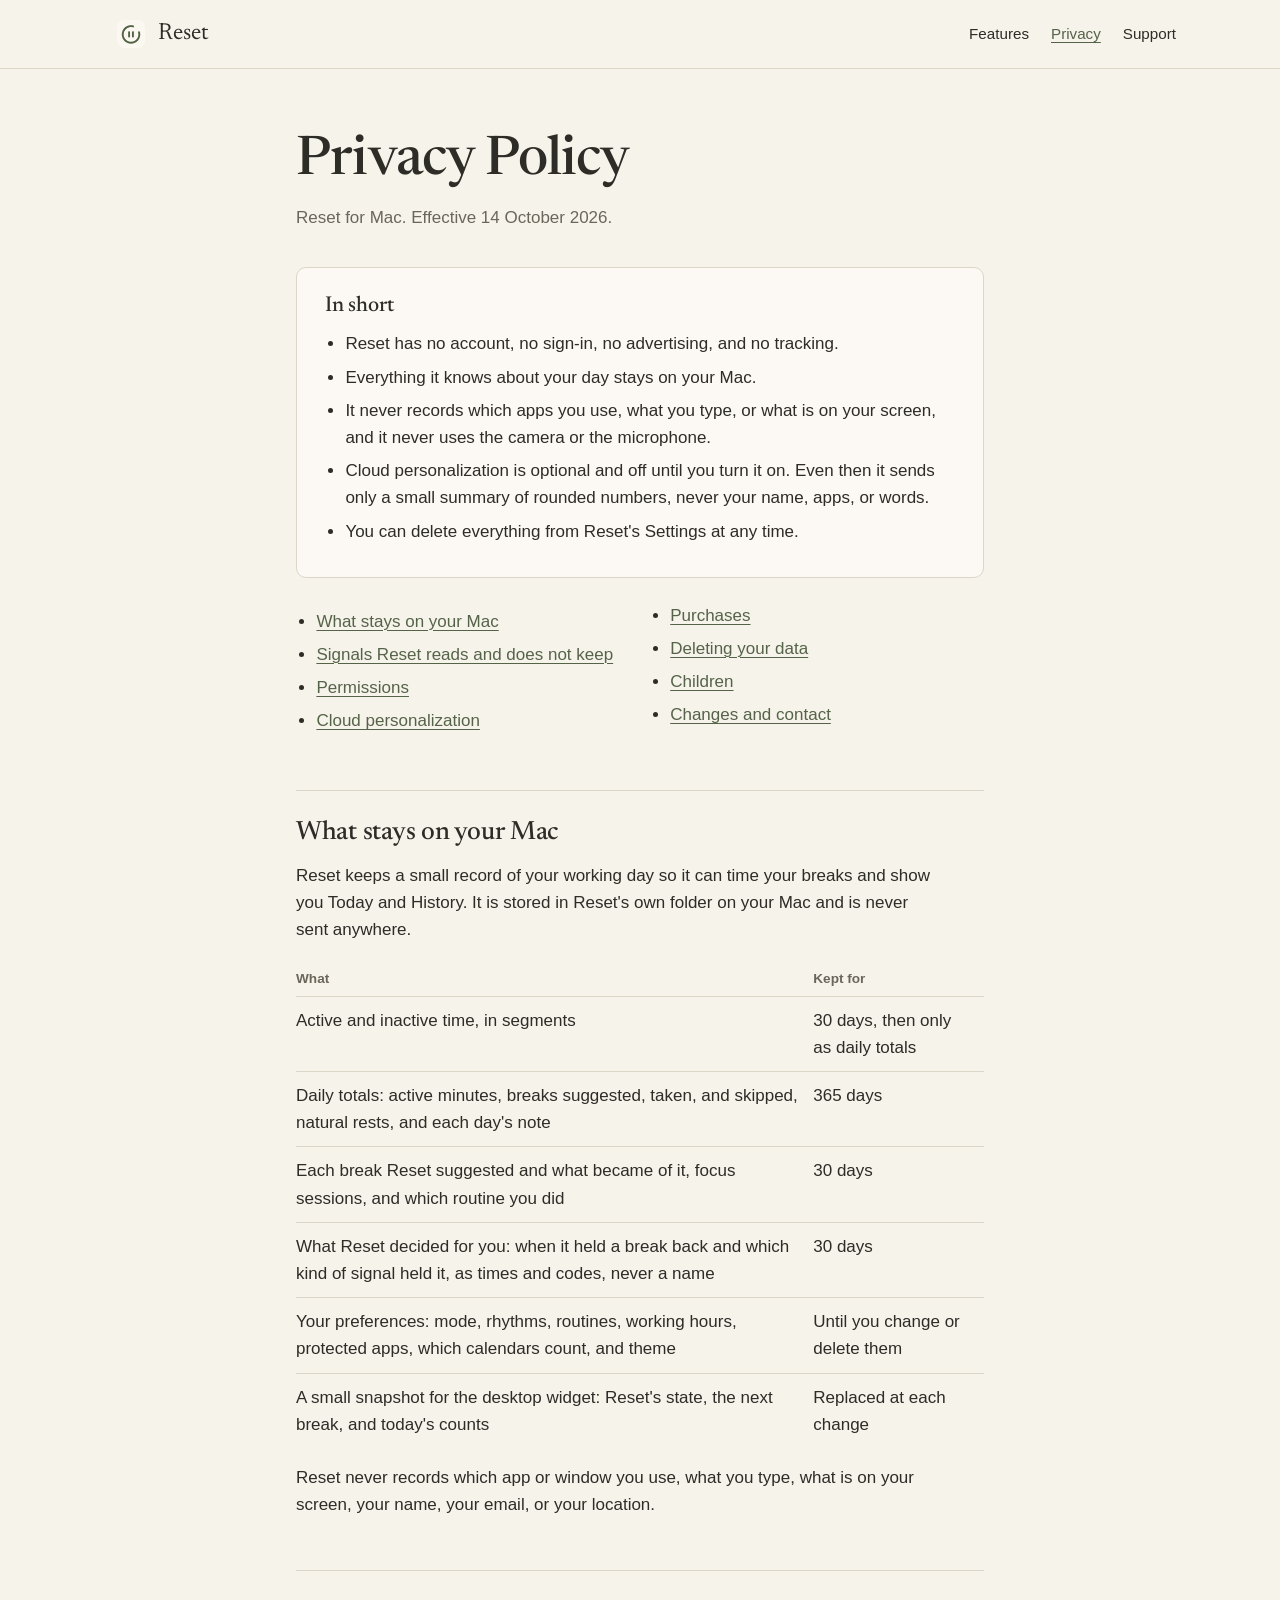
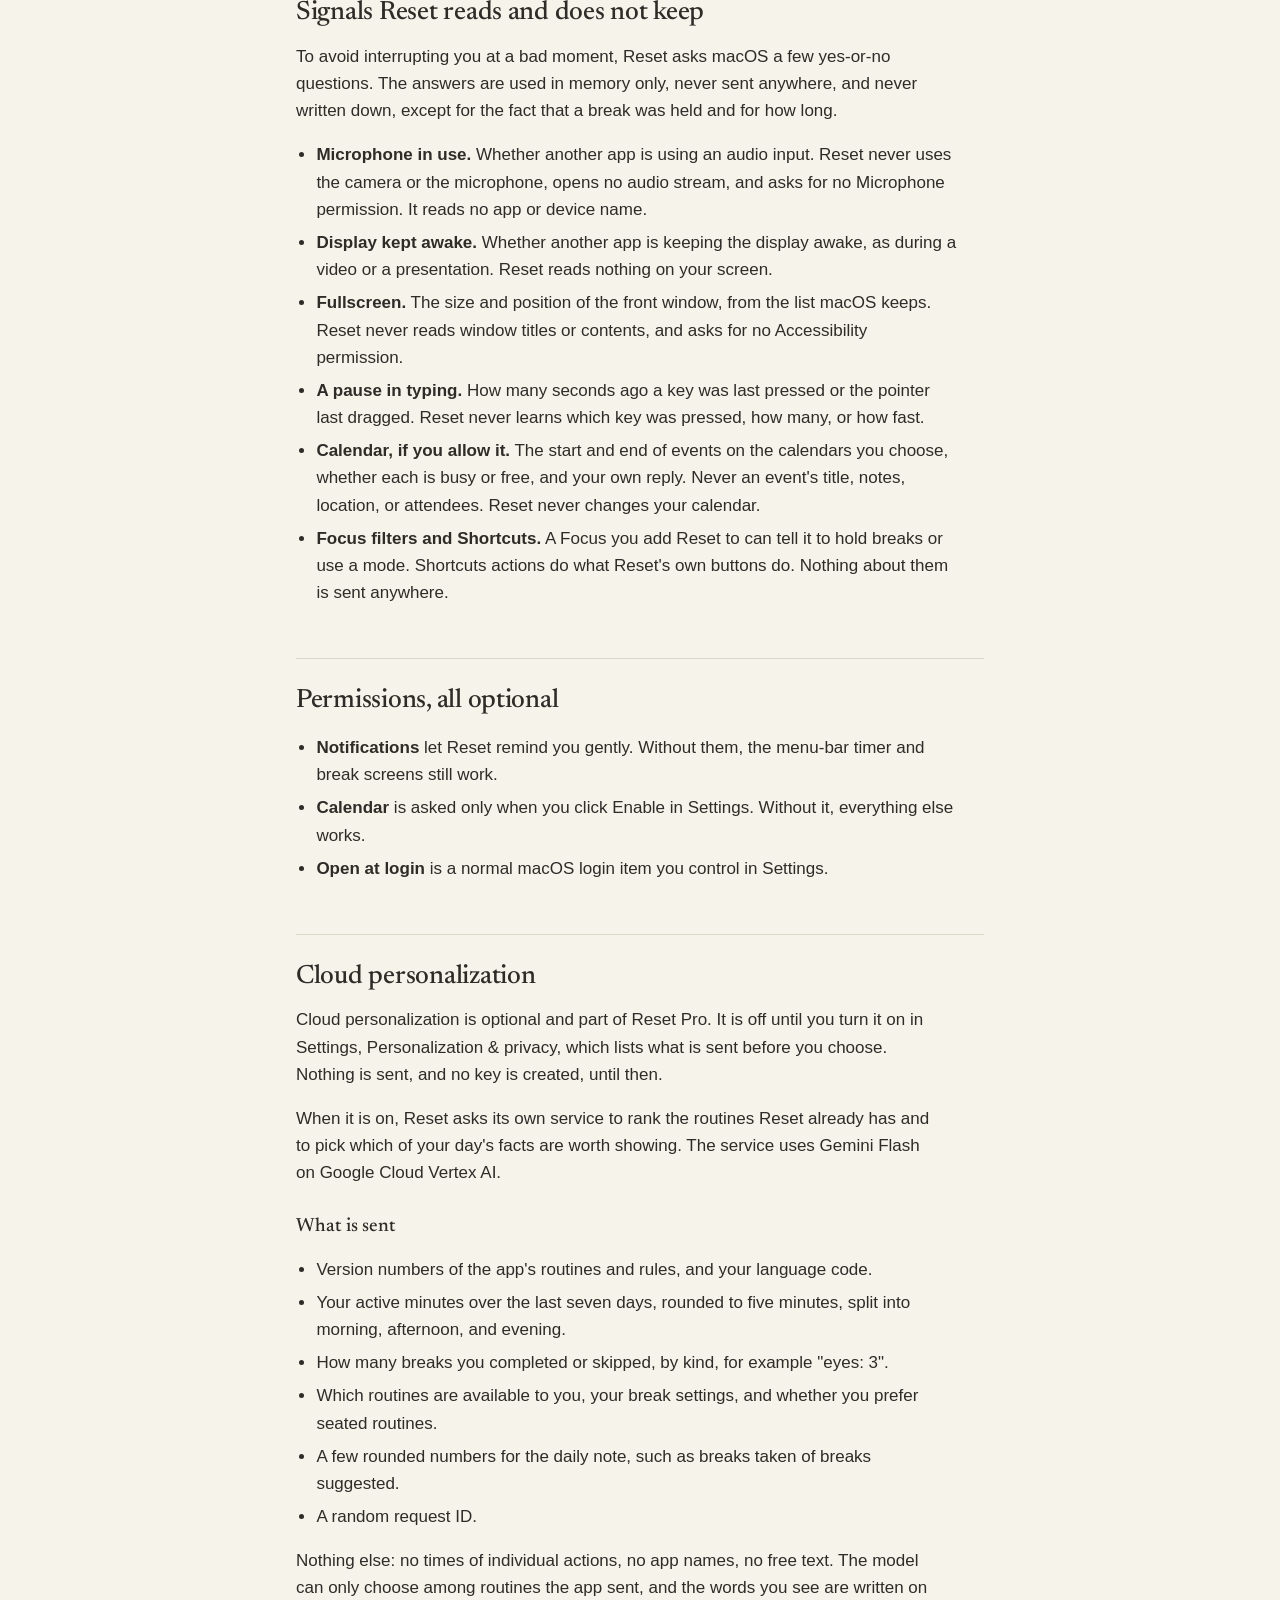
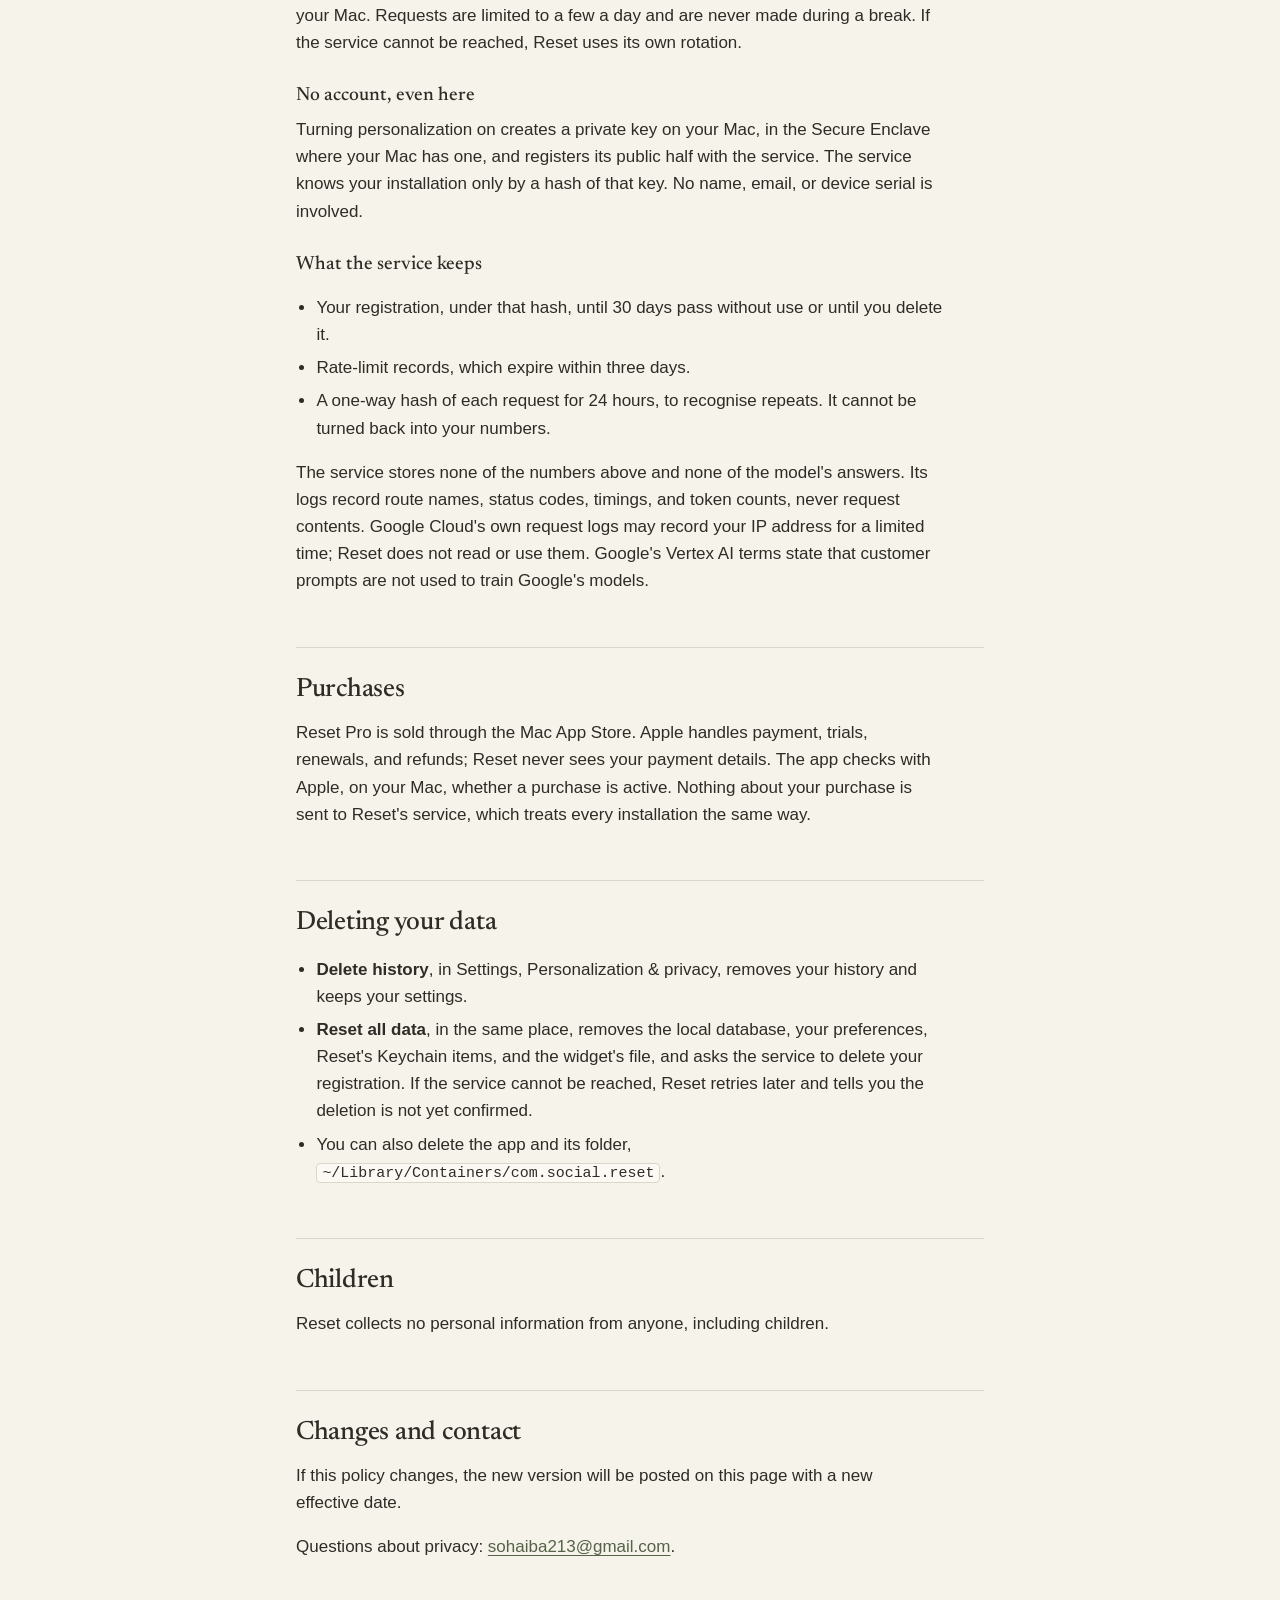
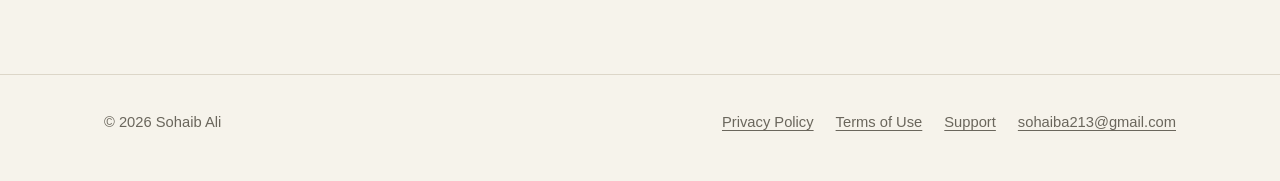
==== commit 5686de66: "Use the app's dark renders in dark mode" ====
--- a/privacy.html
+++ b/privacy.html
@@ -5,7 +5,8 @@
 <meta name="viewport" content="width=device-width, initial-scale=1">
 <title>Reset Privacy Policy</title>
 <meta name="description" content="How Reset for Mac handles your data: everything stays on your Mac, no account, no tracking, and optional cloud personalization that sends only rounded numbers.">
-<meta name="theme-color" content="#F6F3EB">
+<meta name="theme-color" content="#F6F3EB" media="(prefers-color-scheme: light)">
+<meta name="theme-color" content="#2F322B" media="(prefers-color-scheme: dark)">
 <link rel="icon" href="img/favicon.png">
 <link rel="preconnect" href="https://fonts.googleapis.com">
 <link rel="preconnect" href="https://fonts.gstatic.com" crossorigin>
@@ -15,7 +16,7 @@
 <body>
 <header class="site-head">
   <div class="wrap">
-    <a class="brand" href="./"><img src="img/icon.png" alt="" width="34" height="34"><span>Reset</span></a>
+    <a class="brand" href="./"><picture><source srcset="img/icon-dark.png" media="(prefers-color-scheme: dark)"><img src="img/icon.png" alt="" width="34" height="34"></picture><span>Reset</span></a>
     <nav class="site-nav" aria-label="Site">
       <a href="./#features">Features</a>
       <a href="privacy.html" aria-current="page">Privacy</a>
--- a/site.css
+++ b/site.css
@@ -16,16 +16,15 @@
 }
 @media (prefers-color-scheme: dark) {
   :root {
-    --paper: #1F1E1B;
-    --sheet: #282723;
-    --ink: #ECE7DB;
-    --muted: #A8A296;
-    --rule: #3B3934;
-    --moss: #A3B88E;
-    --moss-strong: #B9CBA6;
-    --sage: #343A2E;
+    --paper: #2F322B;
+    --sheet: #3B4038;
+    --ink: #ECE8DD;
+    --muted: #AEB0A4;
+    --rule: #4A4F45;
+    --moss: #A9BC93;
+    --moss-strong: #BFD0AB;
+    --sage: #454C3E;
   }
-  .shot, .tile img { filter: brightness(.92); }
 }
 
 * { box-sizing: border-box; }
@@ -38,6 +37,7 @@
   -webkit-font-smoothing: antialiased;
 }
 img { max-width: 100%; height: auto; display: block; }
+picture { display: contents; }
 a { color: var(--moss); text-underline-offset: .18em; text-decoration-thickness: 1px; }
 a:hover { color: var(--moss-strong); }
 :focus { outline: none; }
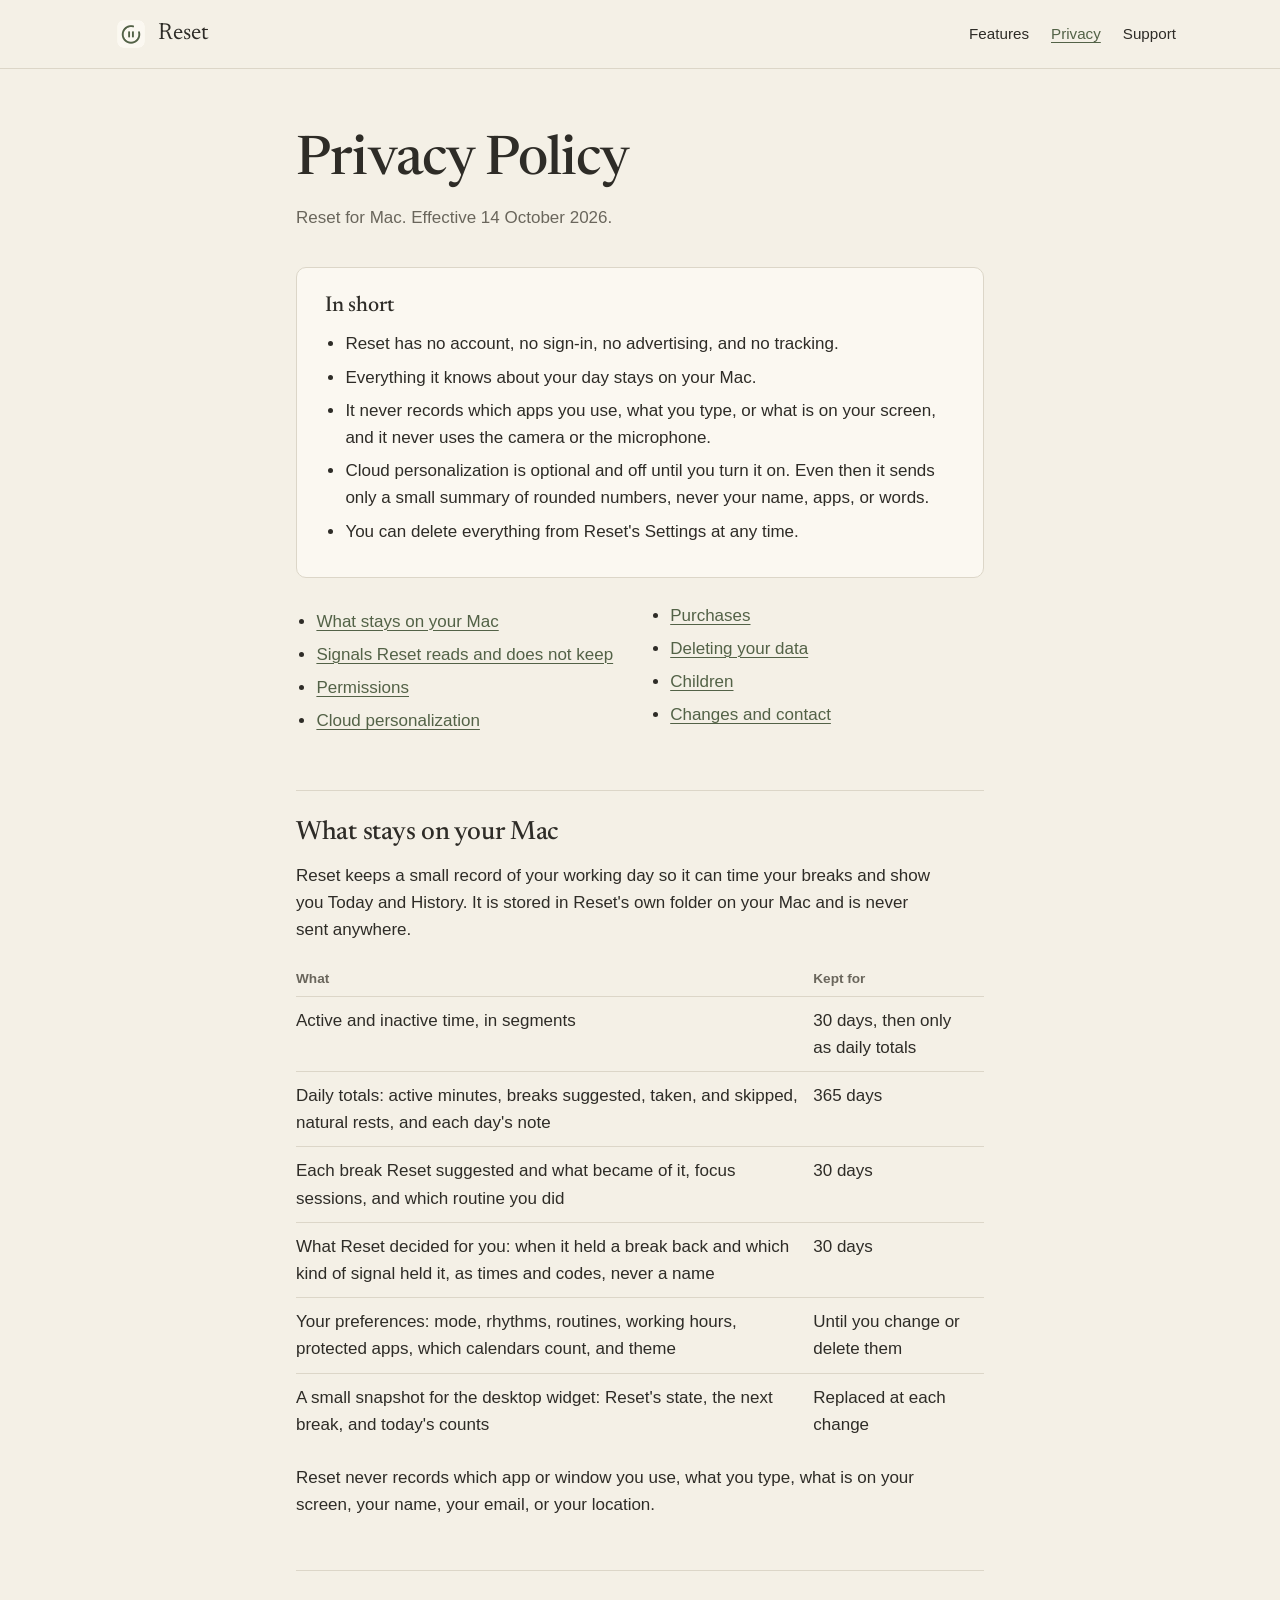
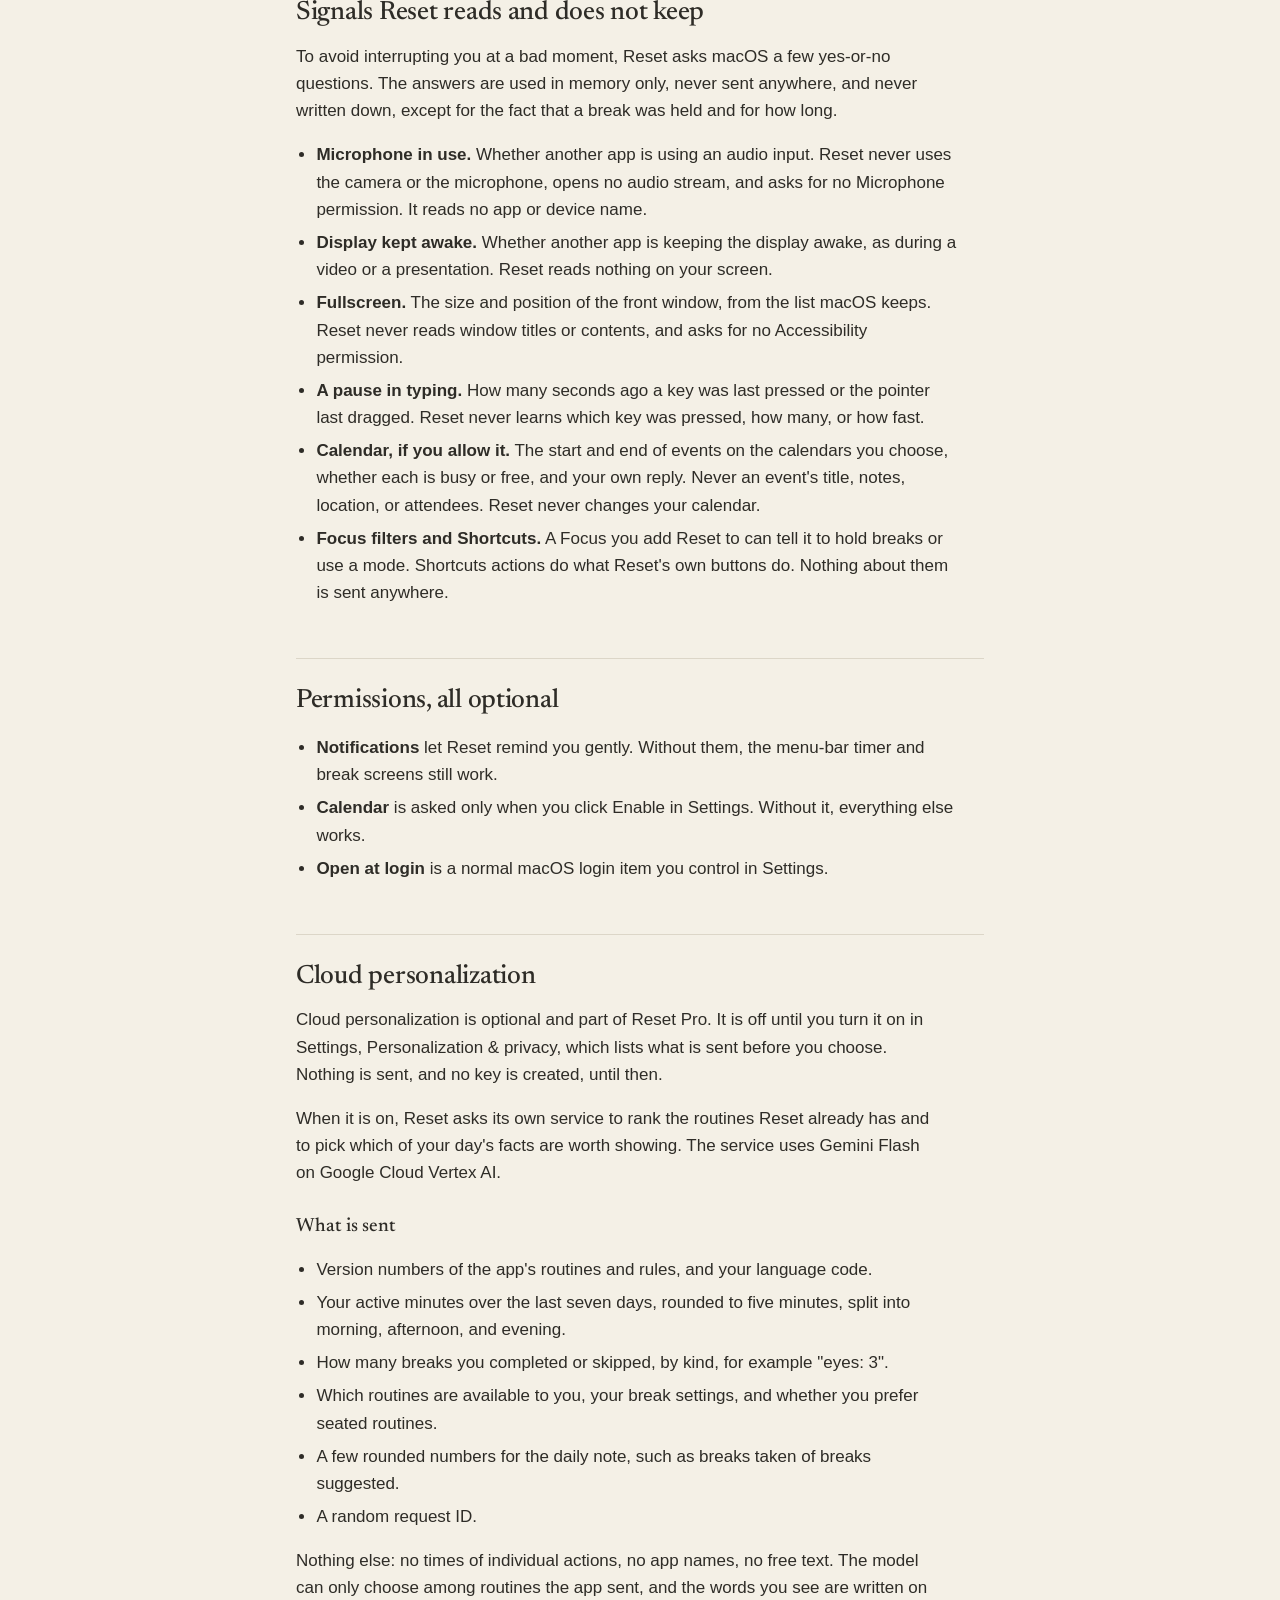
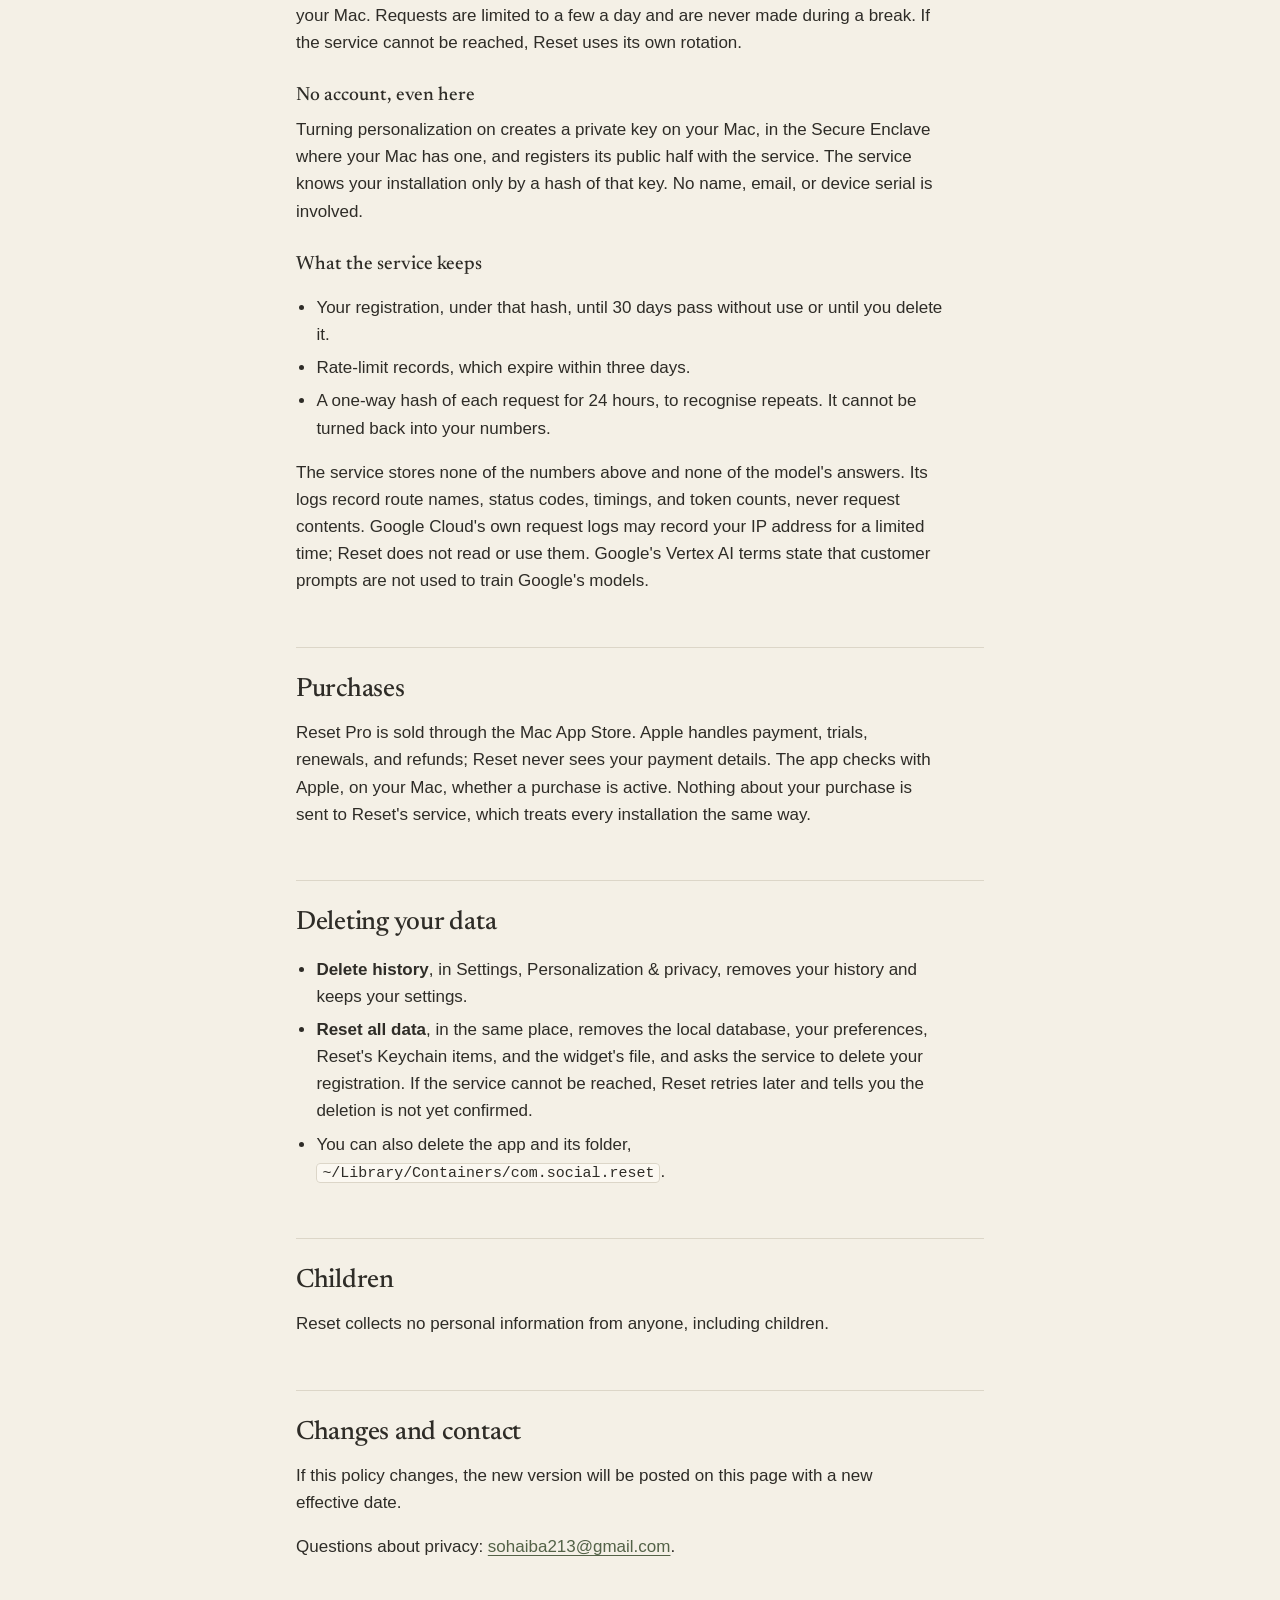
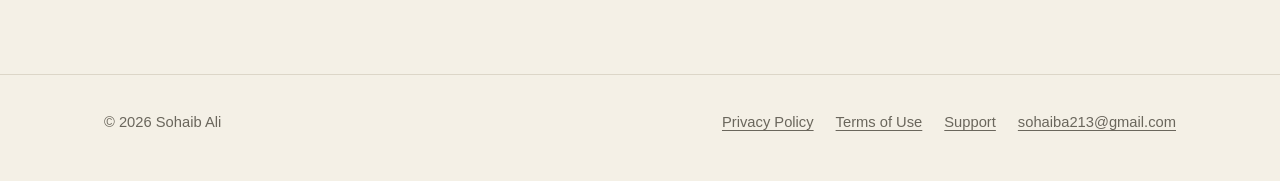
==== commit 8b3601a1: "Match the app's paper and moss colors exactly" ====
--- a/privacy.html
+++ b/privacy.html
@@ -5,13 +5,13 @@
 <meta name="viewport" content="width=device-width, initial-scale=1">
 <title>Reset Privacy Policy</title>
 <meta name="description" content="How Reset for Mac handles your data: everything stays on your Mac, no account, no tracking, and optional cloud personalization that sends only rounded numbers.">
-<meta name="theme-color" content="#F6F3EB" media="(prefers-color-scheme: light)">
-<meta name="theme-color" content="#2F322B" media="(prefers-color-scheme: dark)">
+<meta name="theme-color" content="#F4F0E6" media="(prefers-color-scheme: light)">
+<meta name="theme-color" content="#232620" media="(prefers-color-scheme: dark)">
 <link rel="icon" href="img/favicon.png">
 <link rel="preconnect" href="https://fonts.googleapis.com">
 <link rel="preconnect" href="https://fonts.gstatic.com" crossorigin>
 <link href="https://fonts.googleapis.com/css2?family=Newsreader:opsz,wght@6..72,400;6..72,500&display=swap" rel="stylesheet">
-<link rel="stylesheet" href="site.css">
+<link rel="stylesheet" href="site.css?v=4">
 </head>
 <body>
 <header class="site-head">
--- a/site.css
+++ b/site.css
@@ -1,13 +1,13 @@
 /* Reset for Mac: the site's look, taken from the app (flat, warm paper, moss, hairlines). */
 :root {
-  --paper: #F6F3EB;
-  --sheet: #FCF9F4;
+  --paper: #F4F0E6;
+  --sheet: #FBF8F1;
   --ink: #2E2C27;
   --muted: #6A665C;
   --rule: #DCD6C8;
-  --moss: #556348;
-  --moss-strong: #45513A;
-  --sage: #E4E6D8;
+  --moss: #536247;
+  --moss-strong: #435038;
+  --sage: #E1E4D3;
   --sun: #E2B65B;
   --serif: ui-serif, "New York", "Newsreader", Georgia, serif;
   --sans: -apple-system, BlinkMacSystemFont, "SF Pro Text", "Helvetica Neue", Arial, sans-serif;
@@ -16,14 +16,14 @@
 }
 @media (prefers-color-scheme: dark) {
   :root {
-    --paper: #2F322B;
-    --sheet: #3B4038;
+    --paper: #232620;
+    --sheet: #2D312A;
     --ink: #ECE8DD;
-    --muted: #AEB0A4;
-    --rule: #4A4F45;
-    --moss: #A9BC93;
-    --moss-strong: #BFD0AB;
-    --sage: #454C3E;
+    --muted: #A9AC9F;
+    --rule: #3C4137;
+    --moss: #BDCAA9;
+    --moss-strong: #D0DBBF;
+    --sage: #3A4033;
   }
 }
 
@@ -99,14 +99,14 @@
 .facts { display: flex; flex-wrap: wrap; gap: 8px 28px; margin: 34px 0 0; padding: 0; list-style: none; font-size: .95rem; color: var(--muted); }
 
 /* The dial: the app's break screen, live */
-.stage { background: var(--sheet); border: 1px solid var(--rule); border-radius: 10px; padding: 36px 28px 30px; text-align: center; }
+.stage { background: var(--paper); border: 1px solid var(--rule); border-radius: 10px; padding: 36px 28px 30px; text-align: center; }
 .stage-title { font-family: var(--serif); font-size: 1.7rem; line-height: 1.2; margin: 0 0 6px; }
 .stage-sub { color: var(--muted); margin: 0 0 22px; min-height: 1.6em; }
 .stage-body { display: flex; align-items: center; justify-content: center; gap: 20px; }
 .stage-body .cat { width: 42%; max-width: 210px; }
 .dial { width: 56%; max-width: 280px; aspect-ratio: 1; position: relative; }
 .dial svg { width: 100%; height: 100%; display: block; }
-.dial .face { fill: var(--paper); }
+.dial .face { fill: var(--sheet); }
 .dial .track { fill: none; stroke: var(--sage); stroke-width: 9; }
 .dial .ring { fill: none; stroke: var(--moss); stroke-width: 9; stroke-linecap: round; transition: stroke-dashoffset 1s linear; }
 .dial .tick { stroke: var(--muted); stroke-width: 1; opacity: .55; }
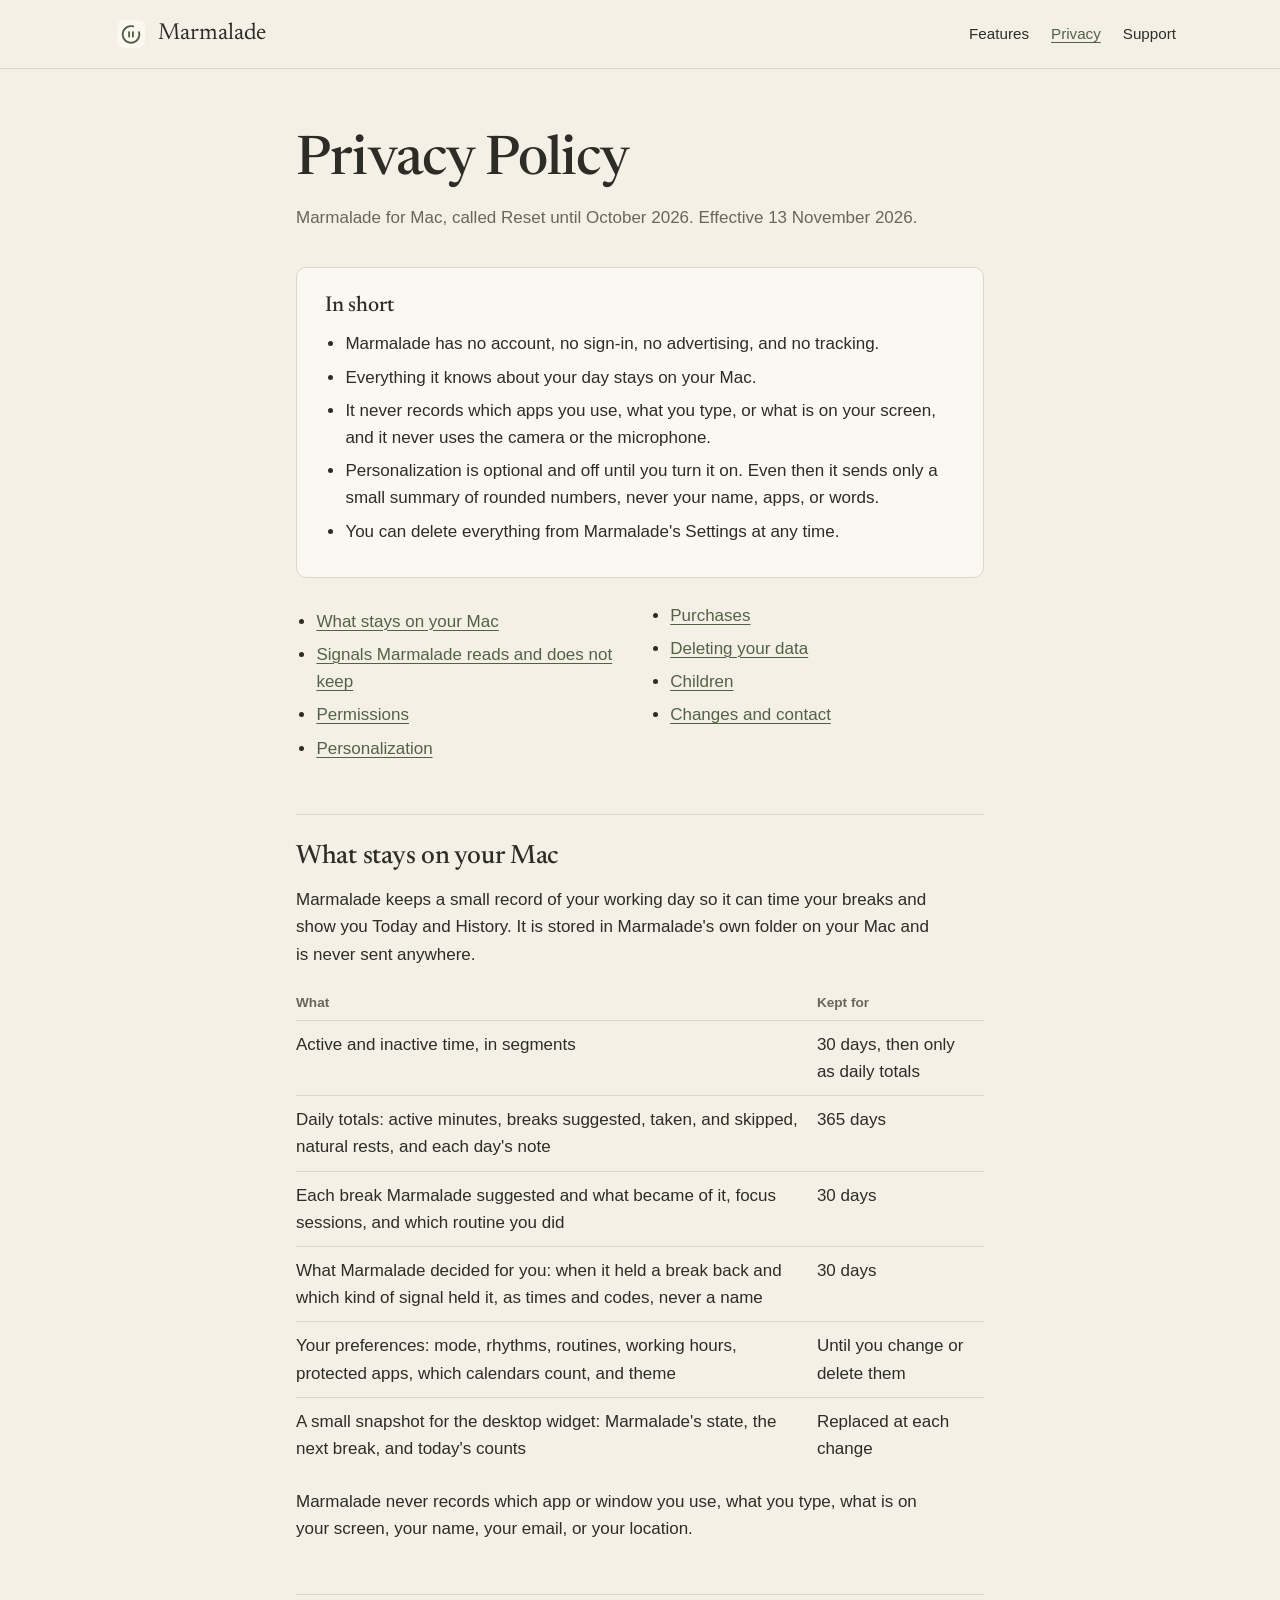
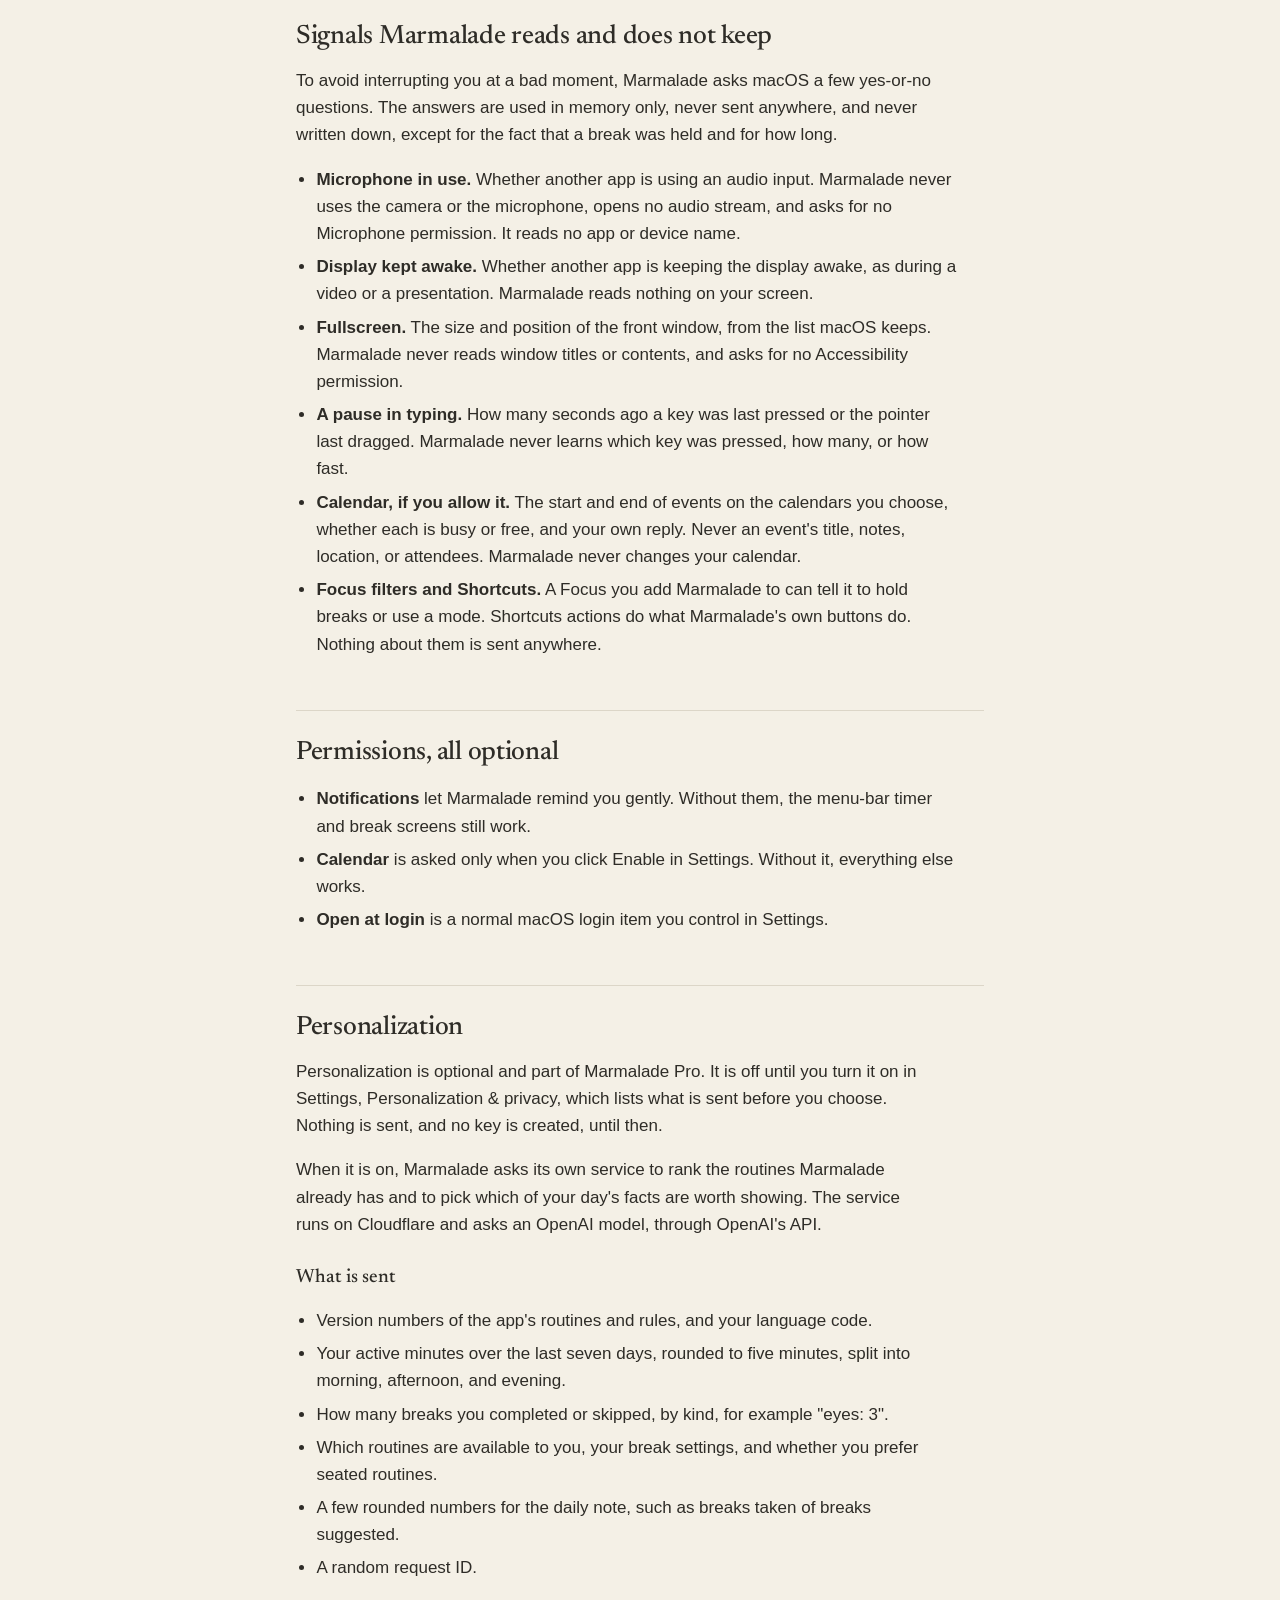
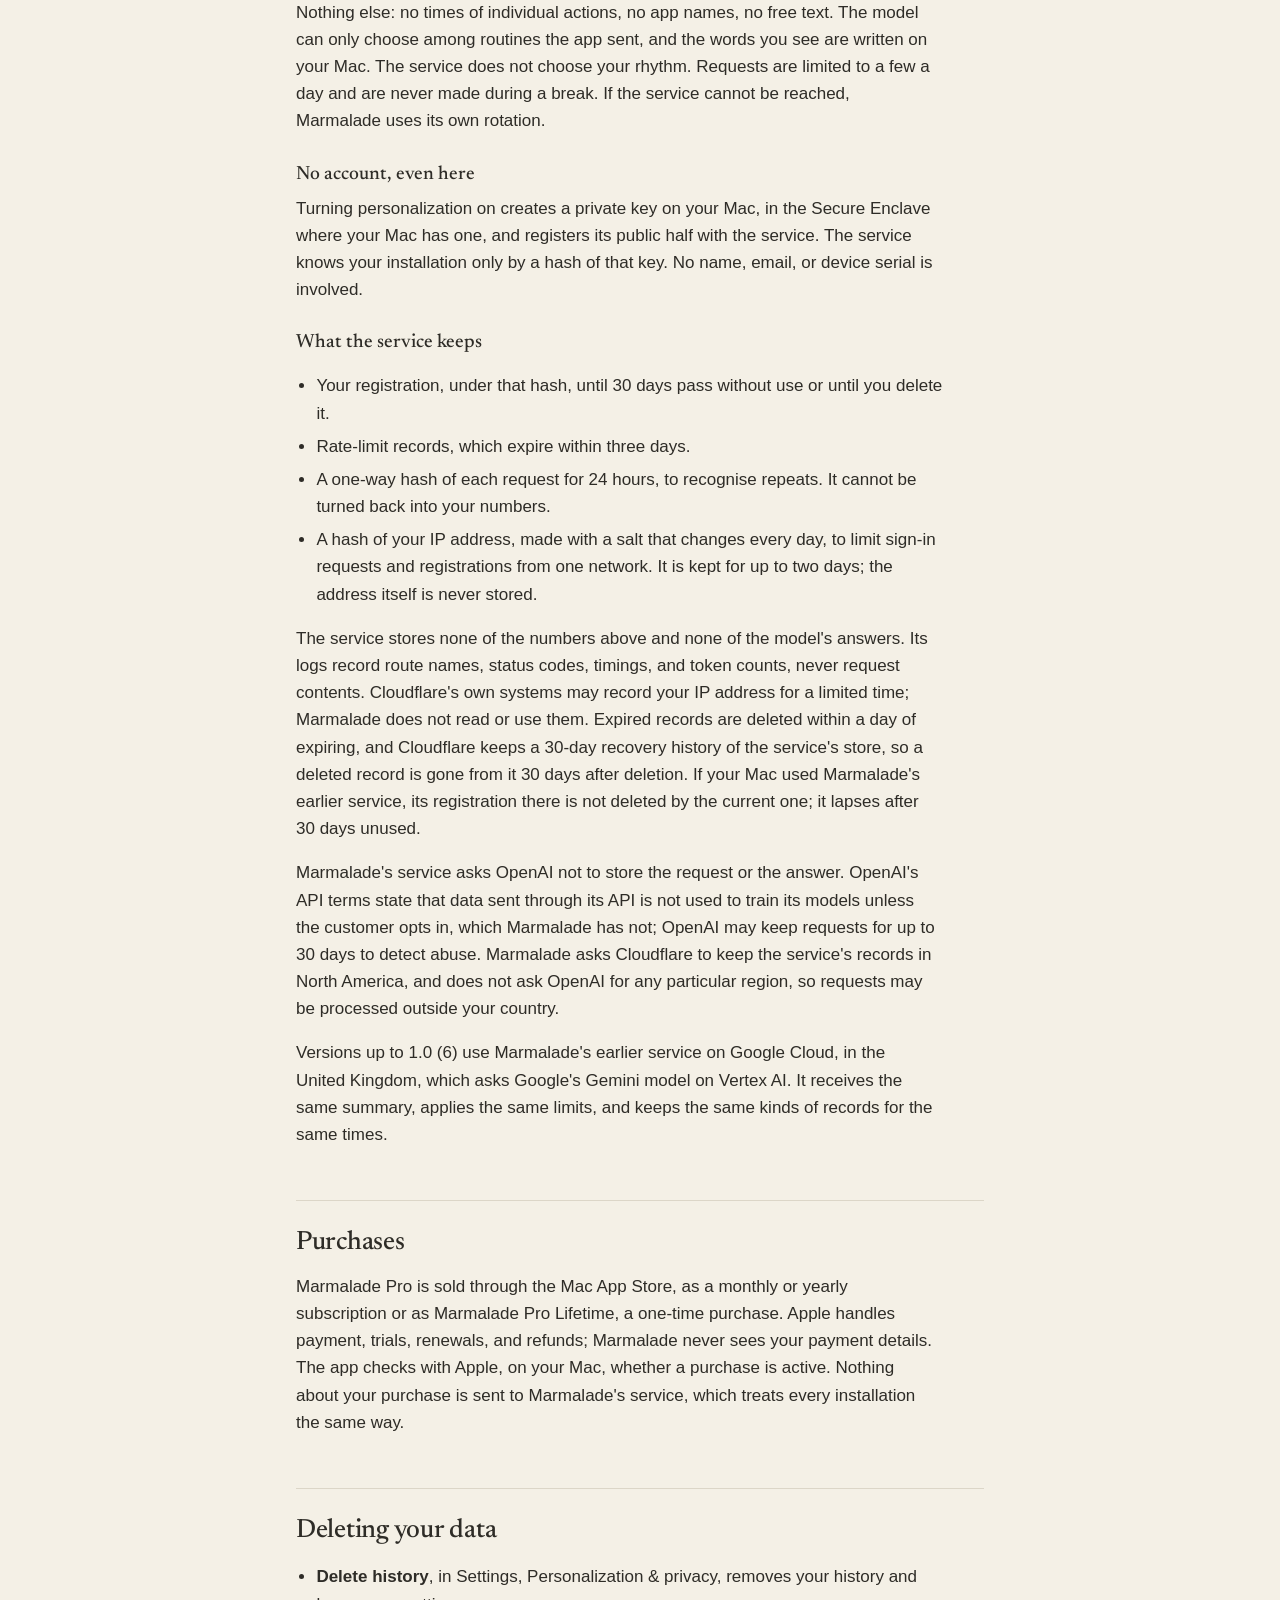
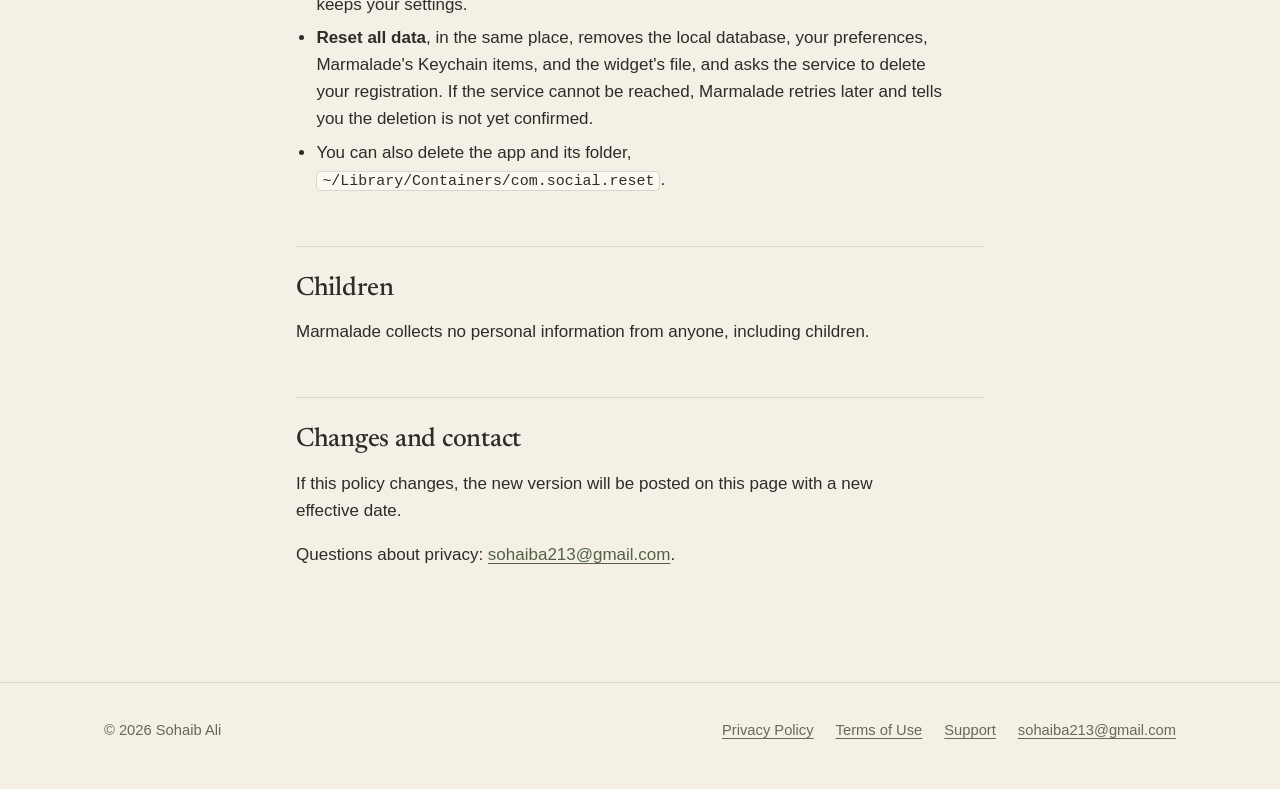
==== commit 514746c5: "Privacy policy for Marmalade's Cloudflare and OpenAI service; no Gemini elsewhere - privacy.html: th" ====
--- a/privacy.html
+++ b/privacy.html
@@ -3,20 +3,20 @@
 <head>
 <meta charset="utf-8">
 <meta name="viewport" content="width=device-width, initial-scale=1">
-<title>Reset Privacy Policy</title>
-<meta name="description" content="How Reset for Mac handles your data: everything stays on your Mac, no account, no tracking, and optional cloud personalization that sends only rounded numbers.">
+<title>Marmalade Privacy Policy</title>
+<meta name="description" content="How Marmalade for Mac handles your data: everything stays on your Mac, no account, no tracking, and optional personalization that sends only rounded numbers.">
 <meta name="theme-color" content="#F4F0E6" media="(prefers-color-scheme: light)">
 <meta name="theme-color" content="#232620" media="(prefers-color-scheme: dark)">
 <link rel="icon" href="img/favicon.png">
 <link rel="preconnect" href="https://fonts.googleapis.com">
 <link rel="preconnect" href="https://fonts.gstatic.com" crossorigin>
 <link href="https://fonts.googleapis.com/css2?family=Newsreader:opsz,wght@6..72,400;6..72,500&display=swap" rel="stylesheet">
-<link rel="stylesheet" href="site.css?v=4">
+<link rel="stylesheet" href="site.css?v=5">
 </head>
 <body>
 <header class="site-head">
   <div class="wrap">
-    <a class="brand" href="./"><picture><source srcset="img/icon-dark.png" media="(prefers-color-scheme: dark)"><img src="img/icon.png" alt="" width="34" height="34"></picture><span>Reset</span></a>
+    <a class="brand" href="./"><picture><source srcset="img/icon-dark.png" media="(prefers-color-scheme: dark)"><img src="img/icon.png" alt="" width="34" height="34"></picture><span>Marmalade</span></a>
     <nav class="site-nav" aria-label="Site">
       <a href="./#features">Features</a>
       <a href="privacy.html" aria-current="page">Privacy</a>
@@ -28,24 +28,24 @@
 <main class="doc">
   <div class="wrap narrow">
     <h1>Privacy Policy</h1>
-    <p class="updated">Reset for Mac. Effective 14 October 2026.</p>
+    <p class="updated">Marmalade for Mac, called Reset until October 2026. Effective 13 November 2026.</p>
 
     <div class="summary">
       <h2>In short</h2>
       <ul>
-        <li>Reset has no account, no sign-in, no advertising, and no tracking.</li>
+        <li>Marmalade has no account, no sign-in, no advertising, and no tracking.</li>
         <li>Everything it knows about your day stays on your Mac.</li>
         <li>It never records which apps you use, what you type, or what is on your screen, and it never uses the camera or the microphone.</li>
-        <li>Cloud personalization is optional and off until you turn it on. Even then it sends only a small summary of rounded numbers, never your name, apps, or words.</li>
-        <li>You can delete everything from Reset's Settings at any time.</li>
+        <li>Personalization is optional and off until you turn it on. Even then it sends only a small summary of rounded numbers, never your name, apps, or words.</li>
+        <li>You can delete everything from Marmalade's Settings at any time.</li>
       </ul>
     </div>
 
     <ul class="toc">
       <li><a href="#on-your-mac">What stays on your Mac</a></li>
-      <li><a href="#signals">Signals Reset reads and does not keep</a></li>
+      <li><a href="#signals">Signals Marmalade reads and does not keep</a></li>
       <li><a href="#permissions">Permissions</a></li>
-      <li><a href="#cloud">Cloud personalization</a></li>
+      <li><a href="#cloud">Personalization</a></li>
       <li><a href="#purchases">Purchases</a></li>
       <li><a href="#deleting">Deleting your data</a></li>
       <li><a href="#children">Children</a></li>
@@ -53,41 +53,41 @@
     </ul>
 
     <h2 id="on-your-mac">What stays on your Mac</h2>
-    <p>Reset keeps a small record of your working day so it can time your breaks and show you Today and History. It is stored in Reset's own folder on your Mac and is never sent anywhere.</p>
+    <p>Marmalade keeps a small record of your working day so it can time your breaks and show you Today and History. It is stored in Marmalade's own folder on your Mac and is never sent anywhere.</p>
     <table class="sent">
       <thead><tr><th scope="col">What</th><th scope="col">Kept for</th></tr></thead>
       <tbody>
         <tr><td>Active and inactive time, in segments</td><td>30 days, then only as daily totals</td></tr>
         <tr><td>Daily totals: active minutes, breaks suggested, taken, and skipped, natural rests, and each day's note</td><td>365 days</td></tr>
-        <tr><td>Each break Reset suggested and what became of it, focus sessions, and which routine you did</td><td>30 days</td></tr>
-        <tr><td>What Reset decided for you: when it held a break back and which kind of signal held it, as times and codes, never a name</td><td>30 days</td></tr>
+        <tr><td>Each break Marmalade suggested and what became of it, focus sessions, and which routine you did</td><td>30 days</td></tr>
+        <tr><td>What Marmalade decided for you: when it held a break back and which kind of signal held it, as times and codes, never a name</td><td>30 days</td></tr>
         <tr><td>Your preferences: mode, rhythms, routines, working hours, protected apps, which calendars count, and theme</td><td>Until you change or delete them</td></tr>
-        <tr><td>A small snapshot for the desktop widget: Reset's state, the next break, and today's counts</td><td>Replaced at each change</td></tr>
+        <tr><td>A small snapshot for the desktop widget: Marmalade's state, the next break, and today's counts</td><td>Replaced at each change</td></tr>
       </tbody>
     </table>
-    <p>Reset never records which app or window you use, what you type, what is on your screen, your name, your email, or your location.</p>
+    <p>Marmalade never records which app or window you use, what you type, what is on your screen, your name, your email, or your location.</p>
 
-    <h2 id="signals">Signals Reset reads and does not keep</h2>
-    <p>To avoid interrupting you at a bad moment, Reset asks macOS a few yes-or-no questions. The answers are used in memory only, never sent anywhere, and never written down, except for the fact that a break was held and for how long.</p>
+    <h2 id="signals">Signals Marmalade reads and does not keep</h2>
+    <p>To avoid interrupting you at a bad moment, Marmalade asks macOS a few yes-or-no questions. The answers are used in memory only, never sent anywhere, and never written down, except for the fact that a break was held and for how long.</p>
     <ul>
-      <li><strong>Microphone in use.</strong> Whether another app is using an audio input. Reset never uses the camera or the microphone, opens no audio stream, and asks for no Microphone permission. It reads no app or device name.</li>
-      <li><strong>Display kept awake.</strong> Whether another app is keeping the display awake, as during a video or a presentation. Reset reads nothing on your screen.</li>
-      <li><strong>Fullscreen.</strong> The size and position of the front window, from the list macOS keeps. Reset never reads window titles or contents, and asks for no Accessibility permission.</li>
-      <li><strong>A pause in typing.</strong> How many seconds ago a key was last pressed or the pointer last dragged. Reset never learns which key was pressed, how many, or how fast.</li>
-      <li><strong>Calendar, if you allow it.</strong> The start and end of events on the calendars you choose, whether each is busy or free, and your own reply. Never an event's title, notes, location, or attendees. Reset never changes your calendar.</li>
-      <li><strong>Focus filters and Shortcuts.</strong> A Focus you add Reset to can tell it to hold breaks or use a mode. Shortcuts actions do what Reset's own buttons do. Nothing about them is sent anywhere.</li>
+      <li><strong>Microphone in use.</strong> Whether another app is using an audio input. Marmalade never uses the camera or the microphone, opens no audio stream, and asks for no Microphone permission. It reads no app or device name.</li>
+      <li><strong>Display kept awake.</strong> Whether another app is keeping the display awake, as during a video or a presentation. Marmalade reads nothing on your screen.</li>
+      <li><strong>Fullscreen.</strong> The size and position of the front window, from the list macOS keeps. Marmalade never reads window titles or contents, and asks for no Accessibility permission.</li>
+      <li><strong>A pause in typing.</strong> How many seconds ago a key was last pressed or the pointer last dragged. Marmalade never learns which key was pressed, how many, or how fast.</li>
+      <li><strong>Calendar, if you allow it.</strong> The start and end of events on the calendars you choose, whether each is busy or free, and your own reply. Never an event's title, notes, location, or attendees. Marmalade never changes your calendar.</li>
+      <li><strong>Focus filters and Shortcuts.</strong> A Focus you add Marmalade to can tell it to hold breaks or use a mode. Shortcuts actions do what Marmalade's own buttons do. Nothing about them is sent anywhere.</li>
     </ul>
 
     <h2 id="permissions">Permissions, all optional</h2>
     <ul>
-      <li><strong>Notifications</strong> let Reset remind you gently. Without them, the menu-bar timer and break screens still work.</li>
+      <li><strong>Notifications</strong> let Marmalade remind you gently. Without them, the menu-bar timer and break screens still work.</li>
       <li><strong>Calendar</strong> is asked only when you click Enable in Settings. Without it, everything else works.</li>
       <li><strong>Open at login</strong> is a normal macOS login item you control in Settings.</li>
     </ul>
 
-    <h2 id="cloud">Cloud personalization</h2>
-    <p>Cloud personalization is optional and part of Reset Pro. It is off until you turn it on in Settings, Personalization &amp; privacy, which lists what is sent before you choose. Nothing is sent, and no key is created, until then.</p>
-    <p>When it is on, Reset asks its own service to rank the routines Reset already has and to pick which of your day's facts are worth showing. The service uses Gemini Flash on Google Cloud Vertex AI.</p>
+    <h2 id="cloud">Personalization</h2>
+    <p>Personalization is optional and part of Marmalade Pro. It is off until you turn it on in Settings, Personalization &amp; privacy, which lists what is sent before you choose. Nothing is sent, and no key is created, until then.</p>
+    <p>When it is on, Marmalade asks its own service to rank the routines Marmalade already has and to pick which of your day's facts are worth showing. The service runs on Cloudflare and asks an OpenAI model, through OpenAI's API.</p>
     <h3>What is sent</h3>
     <ul>
       <li>Version numbers of the app's routines and rules, and your language code.</li>
@@ -97,7 +97,7 @@
       <li>A few rounded numbers for the daily note, such as breaks taken of breaks suggested.</li>
       <li>A random request ID.</li>
     </ul>
-    <p>Nothing else: no times of individual actions, no app names, no free text. The model can only choose among routines the app sent, and the words you see are written on your Mac. Requests are limited to a few a day and are never made during a break. If the service cannot be reached, Reset uses its own rotation.</p>
+    <p>Nothing else: no times of individual actions, no app names, no free text. The model can only choose among routines the app sent, and the words you see are written on your Mac. The service does not choose your rhythm. Requests are limited to a few a day and are never made during a break. If the service cannot be reached, Marmalade uses its own rotation.</p>
     <h3>No account, even here</h3>
     <p>Turning personalization on creates a private key on your Mac, in the Secure Enclave where your Mac has one, and registers its public half with the service. The service knows your installation only by a hash of that key. No name, email, or device serial is involved.</p>
     <h3>What the service keeps</h3>
@@ -105,21 +105,24 @@
       <li>Your registration, under that hash, until 30 days pass without use or until you delete it.</li>
       <li>Rate-limit records, which expire within three days.</li>
       <li>A one-way hash of each request for 24 hours, to recognise repeats. It cannot be turned back into your numbers.</li>
+      <li>A hash of your IP address, made with a salt that changes every day, to limit sign-in requests and registrations from one network. It is kept for up to two days; the address itself is never stored.</li>
     </ul>
-    <p>The service stores none of the numbers above and none of the model's answers. Its logs record route names, status codes, timings, and token counts, never request contents. Google Cloud's own request logs may record your IP address for a limited time; Reset does not read or use them. Google's Vertex AI terms state that customer prompts are not used to train Google's models.</p>
+    <p>The service stores none of the numbers above and none of the model's answers. Its logs record route names, status codes, timings, and token counts, never request contents. Cloudflare's own systems may record your IP address for a limited time; Marmalade does not read or use them. Expired records are deleted within a day of expiring, and Cloudflare keeps a 30-day recovery history of the service's store, so a deleted record is gone from it 30 days after deletion. If your Mac used Marmalade's earlier service, its registration there is not deleted by the current one; it lapses after 30 days unused.</p>
+    <p>Marmalade's service asks OpenAI not to store the request or the answer. OpenAI's API terms state that data sent through its API is not used to train its models unless the customer opts in, which Marmalade has not; OpenAI may keep requests for up to 30 days to detect abuse. Marmalade asks Cloudflare to keep the service's records in North America, and does not ask OpenAI for any particular region, so requests may be processed outside your country.</p>
+    <p>Versions up to 1.0 (6) use Marmalade's earlier service on Google Cloud, in the United Kingdom, which asks Google's Gemini model on Vertex AI. It receives the same summary, applies the same limits, and keeps the same kinds of records for the same times.</p>
 
     <h2 id="purchases">Purchases</h2>
-    <p>Reset Pro is sold through the Mac App Store. Apple handles payment, trials, renewals, and refunds; Reset never sees your payment details. The app checks with Apple, on your Mac, whether a purchase is active. Nothing about your purchase is sent to Reset's service, which treats every installation the same way.</p>
+    <p>Marmalade Pro is sold through the Mac App Store, as a monthly or yearly subscription or as Marmalade Pro Lifetime, a one-time purchase. Apple handles payment, trials, renewals, and refunds; Marmalade never sees your payment details. The app checks with Apple, on your Mac, whether a purchase is active. Nothing about your purchase is sent to Marmalade's service, which treats every installation the same way.</p>
 
     <h2 id="deleting">Deleting your data</h2>
     <ul>
       <li><strong>Delete history</strong>, in Settings, Personalization &amp; privacy, removes your history and keeps your settings.</li>
-      <li><strong>Reset all data</strong>, in the same place, removes the local database, your preferences, Reset's Keychain items, and the widget's file, and asks the service to delete your registration. If the service cannot be reached, Reset retries later and tells you the deletion is not yet confirmed.</li>
+      <li><strong>Reset all data</strong>, in the same place, removes the local database, your preferences, Marmalade's Keychain items, and the widget's file, and asks the service to delete your registration. If the service cannot be reached, Marmalade retries later and tells you the deletion is not yet confirmed.</li>
       <li>You can also delete the app and its folder, <code>~/Library/Containers/com.social.reset</code>.</li>
     </ul>
 
     <h2 id="children">Children</h2>
-    <p>Reset collects no personal information from anyone, including children.</p>
+    <p>Marmalade collects no personal information from anyone, including children.</p>
 
     <h2 id="contact">Changes and contact</h2>
     <p>If this policy changes, the new version will be posted on this page with a new effective date.</p>
--- a/site.css
+++ b/site.css
@@ -38,6 +38,7 @@
 }
 img { max-width: 100%; height: auto; display: block; }
 picture { display: contents; }
+figure { margin: 0; }
 a { color: var(--moss); text-underline-offset: .18em; text-decoration-thickness: 1px; }
 a:hover { color: var(--moss-strong); }
 :focus { outline: none; }
